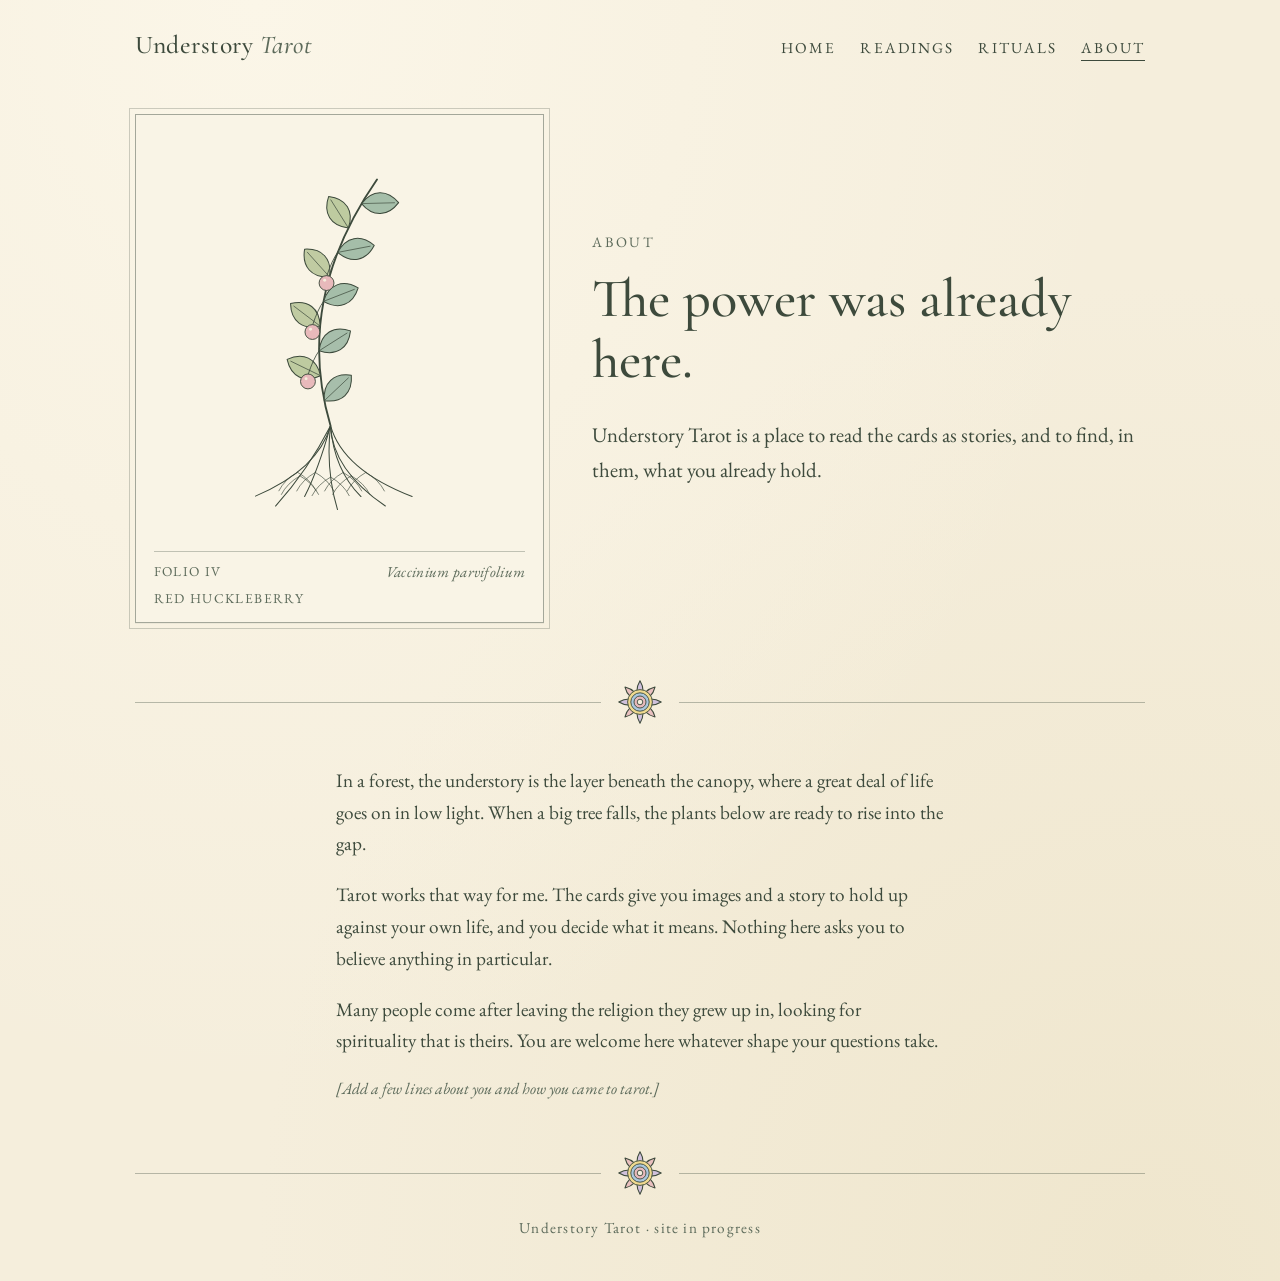
==== about.html @ ad43cd7f "Add files via upload" ====
<!doctype html>
<html lang="en">
<head>
<meta charset="utf-8">
<meta name="viewport" content="width=device-width, initial-scale=1">
<meta name="robots" content="noindex, nofollow"><!-- remove this line at launch -->
<title>About · Understory Tarot</title>
<link rel="preconnect" href="https://fonts.googleapis.com">
<link href="https://fonts.googleapis.com/css2?family=Cormorant+Garamond:ital,wght@0,400;0,500;0,600;1,400&family=EB+Garamond:ital,wght@0,400;0,500;1,400&display=swap" rel="stylesheet">
<link rel="stylesheet" href="styles.css">
</head>
<body>
<header class="site-header">
  <a class="wordmark" href="index.html">Understory <span>Tarot</span></a>
  <nav><a href="index.html">Home</a><a href="readings.html">Readings</a><a href="rituals.html">Rituals</a><a href="about.html" aria-current="page">About</a></nav>
</header>
<main>

<section class="hero hero-flip">
  <figure class="folio"><svg viewBox="0 20 400 440" role="img" aria-label="Sketch of red huckleberry with berries and roots" xmlns="http://www.w3.org/2000/svg"><path d="M190 335 Q150 200 240 70" fill="none" stroke="#3d4a3c" stroke-width="2" stroke-linecap="round"/><g transform="translate(183.3 308.1) rotate(46.6)"><path d="M0 0 C15.0 -12.0 15.0 -28.0 0 -40.0 C-15.0 -28.0 -15.0 -12.0 0 0Z" fill="#9db8a4" fill-opacity="0.9" stroke="#3d4a3c" stroke-width="1.1" stroke-linejoin="round"/><path d="M0 0 L0 -36.0" stroke="#3d4a3c" stroke-width=".7" fill="none"/></g><g transform="translate(179.2 281.2) rotate(-64.0)"><path d="M0 0 C15.0 -12.0 15.0 -28.0 0 -40.0 C-15.0 -28.0 -15.0 -12.0 0 0Z" fill="#b9c79a" fill-opacity="0.9" stroke="#3d4a3c" stroke-width="1.1" stroke-linejoin="round"/><path d="M0 0 L0 -36.0" stroke="#3d4a3c" stroke-width=".7" fill="none"/></g><g transform="translate(177.7 254.4) rotate(57.6)"><path d="M0 0 C15.0 -12.0 15.0 -28.0 0 -40.0 C-15.0 -28.0 -15.0 -12.0 0 0Z" fill="#9db8a4" fill-opacity="0.9" stroke="#3d4a3c" stroke-width="1.1" stroke-linejoin="round"/><path d="M0 0 L0 -36.0" stroke="#3d4a3c" stroke-width=".7" fill="none"/></g><path d="M177.7 254.4 Q171.7 262.4 165.7 280.4" stroke="#3d4a3c" fill="none" stroke-width=".9"/><circle cx="165.7" cy="287.4" r="8" fill="#e8b9bb" stroke="#3d4a3c" stroke-width="1"/><circle cx="163.7" cy="284.4" r="1.6" fill="#f5eedc"/><g transform="translate(178.8 227.8) rotate(-52.8)"><path d="M0 0 C15.0 -12.0 15.0 -28.0 0 -40.0 C-15.0 -28.0 -15.0 -12.0 0 0Z" fill="#b9c79a" fill-opacity="0.9" stroke="#3d4a3c" stroke-width="1.1" stroke-linejoin="round"/><path d="M0 0 L0 -36.0" stroke="#3d4a3c" stroke-width=".7" fill="none"/></g><g transform="translate(182.5 201.2) rotate(68.7)"><path d="M0 0 C15.0 -12.0 15.0 -28.0 0 -40.0 C-15.0 -28.0 -15.0 -12.0 0 0Z" fill="#9db8a4" fill-opacity="0.9" stroke="#3d4a3c" stroke-width="1.1" stroke-linejoin="round"/><path d="M0 0 L0 -36.0" stroke="#3d4a3c" stroke-width=".7" fill="none"/></g><path d="M182.5 201.2 Q176.5 209.2 170.5 227.2" stroke="#3d4a3c" fill="none" stroke-width=".9"/><circle cx="170.5" cy="234.2" r="8" fill="#e8b9bb" stroke="#3d4a3c" stroke-width="1"/><circle cx="168.5" cy="231.2" r="1.6" fill="#f5eedc"/><g transform="translate(188.8 174.8) rotate(-41.9)"><path d="M0 0 C15.0 -12.0 15.0 -28.0 0 -40.0 C-15.0 -28.0 -15.0 -12.0 0 0Z" fill="#b9c79a" fill-opacity="0.9" stroke="#3d4a3c" stroke-width="1.1" stroke-linejoin="round"/><path d="M0 0 L0 -36.0" stroke="#3d4a3c" stroke-width=".7" fill="none"/></g><g transform="translate(197.7 148.5) rotate(79.2)"><path d="M0 0 C15.0 -12.0 15.0 -28.0 0 -40.0 C-15.0 -28.0 -15.0 -12.0 0 0Z" fill="#9db8a4" fill-opacity="0.9" stroke="#3d4a3c" stroke-width="1.1" stroke-linejoin="round"/><path d="M0 0 L0 -36.0" stroke="#3d4a3c" stroke-width=".7" fill="none"/></g><path d="M197.7 148.5 Q191.7 156.5 185.7 174.5" stroke="#3d4a3c" fill="none" stroke-width=".9"/><circle cx="185.7" cy="181.5" r="8" fill="#e8b9bb" stroke="#3d4a3c" stroke-width="1"/><circle cx="183.7" cy="178.5" r="1.6" fill="#f5eedc"/><g transform="translate(209.2 122.2) rotate(-32.0)"><path d="M0 0 C15.0 -12.0 15.0 -28.0 0 -40.0 C-15.0 -28.0 -15.0 -12.0 0 0Z" fill="#b9c79a" fill-opacity="0.9" stroke="#3d4a3c" stroke-width="1.1" stroke-linejoin="round"/><path d="M0 0 L0 -36.0" stroke="#3d4a3c" stroke-width=".7" fill="none"/></g><g transform="translate(223.3 96.0) rotate(88.5)"><path d="M0 0 C15.0 -12.0 15.0 -28.0 0 -40.0 C-15.0 -28.0 -15.0 -12.0 0 0Z" fill="#9db8a4" fill-opacity="0.9" stroke="#3d4a3c" stroke-width="1.1" stroke-linejoin="round"/><path d="M0 0 L0 -36.0" stroke="#3d4a3c" stroke-width=".7" fill="none"/></g><path d="M190.0 335.0 Q176.5 382.5 109.2 410.8" fill="none" stroke="#3d4a3c" stroke-width="1.1" stroke-linecap="round"/><path d="M154.4 385.1 q-14.0 8.0 -20.0 20.0" fill="none" stroke="#3d4a3c" stroke-width=".7" stroke-linecap="round"/><path d="M154.4 385.1 q14.0 8.0 20.0 20.0" fill="none" stroke="#3d4a3c" stroke-width=".7" stroke-linecap="round"/><path d="M190.0 335.0 Q165.9 382.5 130.8 421.5" fill="none" stroke="#3d4a3c" stroke-width="1.1" stroke-linecap="round"/><path d="M157.1 389.0 q-14.0 8.0 -20.0 20.0" fill="none" stroke="#3d4a3c" stroke-width=".7" stroke-linecap="round"/><path d="M157.1 389.0 q14.0 8.0 20.0 20.0" fill="none" stroke="#3d4a3c" stroke-width=".7" stroke-linecap="round"/><path d="M190.0 335.0 Q176.9 382.5 162.1 411.3" fill="none" stroke="#3d4a3c" stroke-width="1.1" stroke-linecap="round"/><path d="M173.6 385.3 q-14.0 8.0 -20.0 20.0" fill="none" stroke="#3d4a3c" stroke-width=".7" stroke-linecap="round"/><path d="M173.6 385.3 q14.0 8.0 20.0 20.0" fill="none" stroke="#3d4a3c" stroke-width=".7" stroke-linecap="round"/><path d="M190.0 335.0 Q184.5 382.5 197.5 425.3" fill="none" stroke="#3d4a3c" stroke-width="1.1" stroke-linecap="round"/><path d="M190.1 390.3 q-14.0 8.0 -20.0 20.0" fill="none" stroke="#3d4a3c" stroke-width=".7" stroke-linecap="round"/><path d="M190.1 390.3 q14.0 8.0 20.0 20.0" fill="none" stroke="#3d4a3c" stroke-width=".7" stroke-linecap="round"/><path d="M190.0 335.0 Q193.7 382.5 222.8 411.3" fill="none" stroke="#3d4a3c" stroke-width="1.1" stroke-linecap="round"/><path d="M203.6 385.3 q-14.0 8.0 -20.0 20.0" fill="none" stroke="#3d4a3c" stroke-width=".7" stroke-linecap="round"/><path d="M203.6 385.3 q14.0 8.0 20.0 20.0" fill="none" stroke="#3d4a3c" stroke-width=".7" stroke-linecap="round"/><path d="M190.0 335.0 Q192.1 382.5 249.0 421.5" fill="none" stroke="#3d4a3c" stroke-width="1.1" stroke-linecap="round"/><path d="M212.3 388.9 q-14.0 8.0 -20.0 20.0" fill="none" stroke="#3d4a3c" stroke-width=".7" stroke-linecap="round"/><path d="M212.3 388.9 q14.0 8.0 20.0 20.0" fill="none" stroke="#3d4a3c" stroke-width=".7" stroke-linecap="round"/><path d="M190.0 335.0 Q203.2 382.5 277.8 411.3" fill="none" stroke="#3d4a3c" stroke-width="1.1" stroke-linecap="round"/><path d="M228.0 385.3 q-14.0 8.0 -20.0 20.0" fill="none" stroke="#3d4a3c" stroke-width=".7" stroke-linecap="round"/><path d="M228.0 385.3 q14.0 8.0 20.0 20.0" fill="none" stroke="#3d4a3c" stroke-width=".7" stroke-linecap="round"/></svg><figcaption><span class="num">Folio IV</span><span class="latin">Vaccinium parvifolium</span><span class="common">Red huckleberry</span></figcaption></figure>
  <div class="hero-text">
    <p class="eyebrow">About</p>
    <h1>The power was already here.</h1>
    <!-- DRAFT COPY: edit freely. Replace or add your own story and name. -->
    <p class="lead">Understory Tarot is a place to read the cards as stories, and to find, in them, what you already hold.</p>
  </div>
</section>
<div class="divider" aria-hidden="true"><span class="line"></span><span class="mark"><svg viewBox="0 0 46 46" role="img" aria-label="Concentric circle and petal motif" xmlns="http://www.w3.org/2000/svg"><g transform="translate(23.0 23.0) rotate(0.0)"><path d="M0 0 C4.1 -6.3 4.1 -14.8 0 -21.2 C-4.1 -14.8 -4.1 -6.3 0 0Z" fill="#c9b9dc" fill-opacity="0.85" stroke="#3d4a3c" stroke-width="1.1" stroke-linejoin="round"/></g><g transform="translate(23.0 23.0) rotate(45.0)"><path d="M0 0 C4.1 -6.3 4.1 -14.8 0 -21.2 C-4.1 -14.8 -4.1 -6.3 0 0Z" fill="#e8b9bb" fill-opacity="0.85" stroke="#3d4a3c" stroke-width="1.1" stroke-linejoin="round"/></g><g transform="translate(23.0 23.0) rotate(90.0)"><path d="M0 0 C4.1 -6.3 4.1 -14.8 0 -21.2 C-4.1 -14.8 -4.1 -6.3 0 0Z" fill="#c9b9dc" fill-opacity="0.85" stroke="#3d4a3c" stroke-width="1.1" stroke-linejoin="round"/></g><g transform="translate(23.0 23.0) rotate(135.0)"><path d="M0 0 C4.1 -6.3 4.1 -14.8 0 -21.2 C-4.1 -14.8 -4.1 -6.3 0 0Z" fill="#e8b9bb" fill-opacity="0.85" stroke="#3d4a3c" stroke-width="1.1" stroke-linejoin="round"/></g><g transform="translate(23.0 23.0) rotate(180.0)"><path d="M0 0 C4.1 -6.3 4.1 -14.8 0 -21.2 C-4.1 -14.8 -4.1 -6.3 0 0Z" fill="#c9b9dc" fill-opacity="0.85" stroke="#3d4a3c" stroke-width="1.1" stroke-linejoin="round"/></g><g transform="translate(23.0 23.0) rotate(225.0)"><path d="M0 0 C4.1 -6.3 4.1 -14.8 0 -21.2 C-4.1 -14.8 -4.1 -6.3 0 0Z" fill="#e8b9bb" fill-opacity="0.85" stroke="#3d4a3c" stroke-width="1.1" stroke-linejoin="round"/></g><g transform="translate(23.0 23.0) rotate(270.0)"><path d="M0 0 C4.1 -6.3 4.1 -14.8 0 -21.2 C-4.1 -14.8 -4.1 -6.3 0 0Z" fill="#c9b9dc" fill-opacity="0.85" stroke="#3d4a3c" stroke-width="1.1" stroke-linejoin="round"/></g><g transform="translate(23.0 23.0) rotate(315.0)"><path d="M0 0 C4.1 -6.3 4.1 -14.8 0 -21.2 C-4.1 -14.8 -4.1 -6.3 0 0Z" fill="#e8b9bb" fill-opacity="0.85" stroke="#3d4a3c" stroke-width="1.1" stroke-linejoin="round"/></g><circle cx="23.0" cy="23.0" r="12.4" fill="#efd98f" stroke="#3d4a3c" stroke-width=".9"/><circle cx="23.0" cy="23.0" r="9.2" fill="#aac6dc" stroke="#3d4a3c" stroke-width=".9"/><circle cx="23.0" cy="23.0" r="6.0" fill="#e8b9bb" stroke="#3d4a3c" stroke-width=".9"/><circle cx="23.0" cy="23.0" r="2.8" fill="#f5eedc" stroke="#3d4a3c" stroke-width=".9"/></svg></span><span class="line"></span></div>
<section class="prose">
  <p>In a forest, the understory is the layer beneath the canopy, where a great deal of life goes on in low light. When a big tree falls, the plants below are ready to rise into the gap.</p>
  <p>Tarot works that way for me. The cards give you images and a story to hold up against your own life, and you decide what it means. Nothing here asks you to believe anything in particular.</p>
  <p>Many people come after leaving the religion they grew up in, looking for spirituality that is theirs. You are welcome here whatever shape your questions take.</p>
  <p class="note">[Add a few lines about you and how you came to tarot.]</p>
</section>

</main>
<footer class="site-footer">
  <div class="divider" aria-hidden="true"><span class="line"></span><span class="mark"><svg viewBox="0 0 46 46" role="img" aria-label="Concentric circle and petal motif" xmlns="http://www.w3.org/2000/svg"><g transform="translate(23.0 23.0) rotate(0.0)"><path d="M0 0 C4.1 -6.3 4.1 -14.8 0 -21.2 C-4.1 -14.8 -4.1 -6.3 0 0Z" fill="#c9b9dc" fill-opacity="0.85" stroke="#3d4a3c" stroke-width="1.1" stroke-linejoin="round"/></g><g transform="translate(23.0 23.0) rotate(45.0)"><path d="M0 0 C4.1 -6.3 4.1 -14.8 0 -21.2 C-4.1 -14.8 -4.1 -6.3 0 0Z" fill="#e8b9bb" fill-opacity="0.85" stroke="#3d4a3c" stroke-width="1.1" stroke-linejoin="round"/></g><g transform="translate(23.0 23.0) rotate(90.0)"><path d="M0 0 C4.1 -6.3 4.1 -14.8 0 -21.2 C-4.1 -14.8 -4.1 -6.3 0 0Z" fill="#c9b9dc" fill-opacity="0.85" stroke="#3d4a3c" stroke-width="1.1" stroke-linejoin="round"/></g><g transform="translate(23.0 23.0) rotate(135.0)"><path d="M0 0 C4.1 -6.3 4.1 -14.8 0 -21.2 C-4.1 -14.8 -4.1 -6.3 0 0Z" fill="#e8b9bb" fill-opacity="0.85" stroke="#3d4a3c" stroke-width="1.1" stroke-linejoin="round"/></g><g transform="translate(23.0 23.0) rotate(180.0)"><path d="M0 0 C4.1 -6.3 4.1 -14.8 0 -21.2 C-4.1 -14.8 -4.1 -6.3 0 0Z" fill="#c9b9dc" fill-opacity="0.85" stroke="#3d4a3c" stroke-width="1.1" stroke-linejoin="round"/></g><g transform="translate(23.0 23.0) rotate(225.0)"><path d="M0 0 C4.1 -6.3 4.1 -14.8 0 -21.2 C-4.1 -14.8 -4.1 -6.3 0 0Z" fill="#e8b9bb" fill-opacity="0.85" stroke="#3d4a3c" stroke-width="1.1" stroke-linejoin="round"/></g><g transform="translate(23.0 23.0) rotate(270.0)"><path d="M0 0 C4.1 -6.3 4.1 -14.8 0 -21.2 C-4.1 -14.8 -4.1 -6.3 0 0Z" fill="#c9b9dc" fill-opacity="0.85" stroke="#3d4a3c" stroke-width="1.1" stroke-linejoin="round"/></g><g transform="translate(23.0 23.0) rotate(315.0)"><path d="M0 0 C4.1 -6.3 4.1 -14.8 0 -21.2 C-4.1 -14.8 -4.1 -6.3 0 0Z" fill="#e8b9bb" fill-opacity="0.85" stroke="#3d4a3c" stroke-width="1.1" stroke-linejoin="round"/></g><circle cx="23.0" cy="23.0" r="12.4" fill="#efd98f" stroke="#3d4a3c" stroke-width=".9"/><circle cx="23.0" cy="23.0" r="9.2" fill="#aac6dc" stroke="#3d4a3c" stroke-width=".9"/><circle cx="23.0" cy="23.0" r="6.0" fill="#e8b9bb" stroke="#3d4a3c" stroke-width=".9"/><circle cx="23.0" cy="23.0" r="2.8" fill="#f5eedc" stroke="#3d4a3c" stroke-width=".9"/></svg></span><span class="line"></span></div>
  <p>Understory Tarot &middot; site in progress</p>
</footer>
</body>
</html>
---- styles.css ----
:root {
  --cream: #f5eedc;
  --paper: #f9f4e6;
  --ink: #3d4a3c;
  --ink-soft: #5d6b5b;
  --verd: #9db8a4;
  --rose: #e8b9bb;
  --yel: #efd98f;
  --lil: #c9b9dc;
  --rust: #b8693f;
}
* { box-sizing: border-box; }
html { -webkit-text-size-adjust: 100%; }
body {
  margin: 0;
  background: var(--cream);
  background-image: radial-gradient(ellipse at 20% 0%, #fbf6e8 0%, transparent 60%),
                    radial-gradient(ellipse at 90% 100%, #efe6cd 0%, transparent 55%);
  color: var(--ink);
  font-family: "EB Garamond", Georgia, serif;
  font-size: 1.2rem;
  line-height: 1.65;
}
h1, h2 { font-family: "Cormorant Garamond", Georgia, serif; font-weight: 500; line-height: 1.12; margin: 0 0 .5em; }
h1 { font-size: clamp(2.2rem, 5vw, 3.4rem); }
h2 { font-size: 1.7rem; }
a { color: inherit; }
.site-header {
  display: flex; flex-wrap: wrap; align-items: baseline; justify-content: space-between;
  gap: .75rem 2rem; max-width: 1050px; margin: 0 auto; padding: 1.5rem 1.25rem 0;
}
.wordmark {
  font-family: "Cormorant Garamond", Georgia, serif; font-size: 1.6rem; font-weight: 500;
  text-decoration: none; letter-spacing: .02em;
}
.wordmark span { font-style: italic; color: var(--ink-soft); }
nav a {
  text-decoration: none; margin-left: 1.5rem; font-size: .95rem; letter-spacing: .14em;
  text-transform: uppercase; padding-bottom: 2px; border-bottom: 1px solid transparent;
}
nav a:hover, nav a[aria-current] { border-bottom-color: var(--ink); }
main { max-width: 1050px; margin: 0 auto; padding: 0 1.25rem; }
.hero {
  display: grid; grid-template-columns: 1.15fr .85fr; gap: 3rem; align-items: center;
  padding: 3rem 0 1rem;
}
.hero-flip { grid-template-columns: .85fr 1.15fr; }
.eyebrow { font-size: .9rem; letter-spacing: .2em; text-transform: uppercase; color: var(--ink-soft); margin: 0 0 1rem; }
.lead { font-size: 1.3rem; max-width: 34rem; }
.button {
  display: inline-block; padding: .7rem 1.6rem; border: 1px solid var(--ink);
  text-decoration: none; letter-spacing: .12em; text-transform: uppercase; font-size: .9rem;
  background: transparent; transition: background .2s;
}
.button:hover, .button:focus-visible { background: var(--yel); }
.soon, .tag {
  display: inline-block; font-size: .85rem; letter-spacing: .18em; text-transform: uppercase;
  color: var(--ink-soft); border: 1px dashed var(--ink-soft); padding: .25rem .8rem; margin: .5rem 0 0;
}
.folio {
  margin: 0; padding: 1.1rem 1.1rem .8rem; background: var(--paper);
  border: 1px solid rgba(61,74,60,.45); outline: 1px solid rgba(61,74,60,.25); outline-offset: 5px;
  box-shadow: 0 1px 0 rgba(61,74,60,.06);
}
.folio svg { display: block; width: 100%; height: auto; }
.folio figcaption {
  display: flex; flex-wrap: wrap; justify-content: space-between; gap: .1rem .8rem;
  margin-top: .6rem; padding-top: .5rem; border-top: 1px solid rgba(61,74,60,.3);
  font-size: .85rem; letter-spacing: .1em; text-transform: uppercase; color: var(--ink-soft);
}
.folio .latin { font-style: italic; text-transform: none; letter-spacing: .02em; font-size: .95rem; }
.divider { display: flex; align-items: center; gap: 1rem; margin: 2.5rem 0; }
.divider .line { flex: 1; height: 1px; background: rgba(61,74,60,.35); }
.divider .mark svg { display: block; width: 46px; height: 46px; }
.trio { display: grid; grid-template-columns: repeat(3, 1fr); gap: 1.5rem; }
.duo { grid-template-columns: repeat(2, 1fr); max-width: 700px; margin: 0 auto; }
.card {
  display: block; text-decoration: none; padding: 1.6rem 1.4rem 1.4rem; background: var(--paper);
  border: 1px solid rgba(61,74,60,.4); text-align: center; transition: transform .2s, border-color .2s;
}
a.card:hover, a.card:focus-visible { transform: translateY(-3px); border-color: var(--ink); }
.card-mark svg { width: 84px; height: 84px; margin-bottom: .6rem; }
.card p { margin: 0; color: var(--ink-soft); font-size: 1.1rem; }
.card.ghost { opacity: .85; border-style: dashed; }
.card.ghost .tag { margin-top: .3rem; }
.offerings { display: grid; grid-template-columns: repeat(2, 1fr); gap: 1.5rem; }
.offer { padding: 1.5rem; background: var(--paper); border: 1px solid rgba(61,74,60,.4); }
.offer .meta { color: var(--ink-soft); letter-spacing: .08em; margin: 0 0 .6rem; }
.book { text-align: center; margin: 2.5rem 0 1rem; }
.note { color: var(--ink-soft); font-style: italic; font-size: 1rem; }
.prose { max-width: 38rem; margin: 0 auto 3rem; }
.prose h2 { margin-top: 1.5rem; }
.site-footer { max-width: 1050px; margin: 3rem auto 0; padding: 0 1.25rem 2.5rem; text-align: center; color: var(--ink-soft); font-size: .95rem; letter-spacing: .08em; }
.site-footer .divider { margin: 0 0 1.2rem; }
.site-footer p { margin: 0; }
@media (max-width: 760px) {
  .hero, .hero-flip { grid-template-columns: 1fr; gap: 2rem; padding-top: 2rem; }
  .hero-flip .folio { order: 2; }
  .trio, .duo, .offerings { grid-template-columns: 1fr; }
  .folio { max-width: 380px; margin: 0 auto; }
  nav a { margin: 0 1rem 0 0; }
}
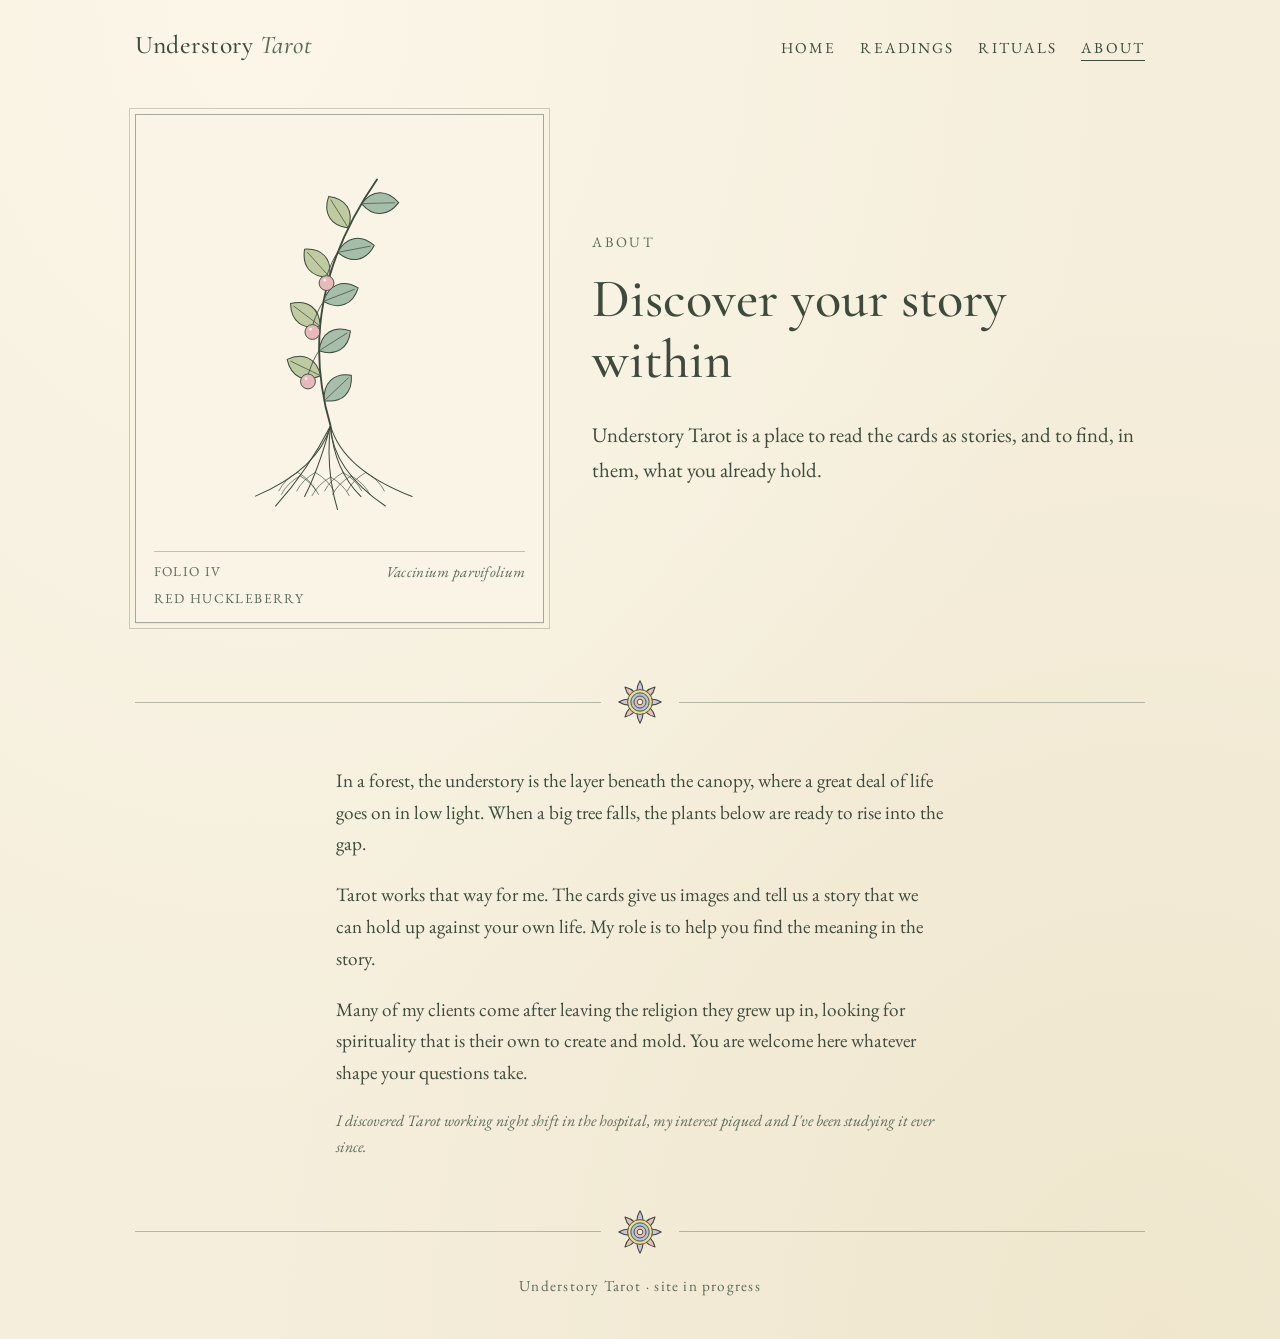
==== commit a8a9ec3f: "Revise content and narrative in about.html Updated the content in about.html to reflect a new narrat" ====
--- a/about.html
+++ b/about.html
@@ -20,7 +20,7 @@
   <figure class="folio"><svg viewBox="0 20 400 440" role="img" aria-label="Sketch of red huckleberry with berries and roots" xmlns="http://www.w3.org/2000/svg"><path d="M190 335 Q150 200 240 70" fill="none" stroke="#3d4a3c" stroke-width="2" stroke-linecap="round"/><g transform="translate(183.3 308.1) rotate(46.6)"><path d="M0 0 C15.0 -12.0 15.0 -28.0 0 -40.0 C-15.0 -28.0 -15.0 -12.0 0 0Z" fill="#9db8a4" fill-opacity="0.9" stroke="#3d4a3c" stroke-width="1.1" stroke-linejoin="round"/><path d="M0 0 L0 -36.0" stroke="#3d4a3c" stroke-width=".7" fill="none"/></g><g transform="translate(179.2 281.2) rotate(-64.0)"><path d="M0 0 C15.0 -12.0 15.0 -28.0 0 -40.0 C-15.0 -28.0 -15.0 -12.0 0 0Z" fill="#b9c79a" fill-opacity="0.9" stroke="#3d4a3c" stroke-width="1.1" stroke-linejoin="round"/><path d="M0 0 L0 -36.0" stroke="#3d4a3c" stroke-width=".7" fill="none"/></g><g transform="translate(177.7 254.4) rotate(57.6)"><path d="M0 0 C15.0 -12.0 15.0 -28.0 0 -40.0 C-15.0 -28.0 -15.0 -12.0 0 0Z" fill="#9db8a4" fill-opacity="0.9" stroke="#3d4a3c" stroke-width="1.1" stroke-linejoin="round"/><path d="M0 0 L0 -36.0" stroke="#3d4a3c" stroke-width=".7" fill="none"/></g><path d="M177.7 254.4 Q171.7 262.4 165.7 280.4" stroke="#3d4a3c" fill="none" stroke-width=".9"/><circle cx="165.7" cy="287.4" r="8" fill="#e8b9bb" stroke="#3d4a3c" stroke-width="1"/><circle cx="163.7" cy="284.4" r="1.6" fill="#f5eedc"/><g transform="translate(178.8 227.8) rotate(-52.8)"><path d="M0 0 C15.0 -12.0 15.0 -28.0 0 -40.0 C-15.0 -28.0 -15.0 -12.0 0 0Z" fill="#b9c79a" fill-opacity="0.9" stroke="#3d4a3c" stroke-width="1.1" stroke-linejoin="round"/><path d="M0 0 L0 -36.0" stroke="#3d4a3c" stroke-width=".7" fill="none"/></g><g transform="translate(182.5 201.2) rotate(68.7)"><path d="M0 0 C15.0 -12.0 15.0 -28.0 0 -40.0 C-15.0 -28.0 -15.0 -12.0 0 0Z" fill="#9db8a4" fill-opacity="0.9" stroke="#3d4a3c" stroke-width="1.1" stroke-linejoin="round"/><path d="M0 0 L0 -36.0" stroke="#3d4a3c" stroke-width=".7" fill="none"/></g><path d="M182.5 201.2 Q176.5 209.2 170.5 227.2" stroke="#3d4a3c" fill="none" stroke-width=".9"/><circle cx="170.5" cy="234.2" r="8" fill="#e8b9bb" stroke="#3d4a3c" stroke-width="1"/><circle cx="168.5" cy="231.2" r="1.6" fill="#f5eedc"/><g transform="translate(188.8 174.8) rotate(-41.9)"><path d="M0 0 C15.0 -12.0 15.0 -28.0 0 -40.0 C-15.0 -28.0 -15.0 -12.0 0 0Z" fill="#b9c79a" fill-opacity="0.9" stroke="#3d4a3c" stroke-width="1.1" stroke-linejoin="round"/><path d="M0 0 L0 -36.0" stroke="#3d4a3c" stroke-width=".7" fill="none"/></g><g transform="translate(197.7 148.5) rotate(79.2)"><path d="M0 0 C15.0 -12.0 15.0 -28.0 0 -40.0 C-15.0 -28.0 -15.0 -12.0 0 0Z" fill="#9db8a4" fill-opacity="0.9" stroke="#3d4a3c" stroke-width="1.1" stroke-linejoin="round"/><path d="M0 0 L0 -36.0" stroke="#3d4a3c" stroke-width=".7" fill="none"/></g><path d="M197.7 148.5 Q191.7 156.5 185.7 174.5" stroke="#3d4a3c" fill="none" stroke-width=".9"/><circle cx="185.7" cy="181.5" r="8" fill="#e8b9bb" stroke="#3d4a3c" stroke-width="1"/><circle cx="183.7" cy="178.5" r="1.6" fill="#f5eedc"/><g transform="translate(209.2 122.2) rotate(-32.0)"><path d="M0 0 C15.0 -12.0 15.0 -28.0 0 -40.0 C-15.0 -28.0 -15.0 -12.0 0 0Z" fill="#b9c79a" fill-opacity="0.9" stroke="#3d4a3c" stroke-width="1.1" stroke-linejoin="round"/><path d="M0 0 L0 -36.0" stroke="#3d4a3c" stroke-width=".7" fill="none"/></g><g transform="translate(223.3 96.0) rotate(88.5)"><path d="M0 0 C15.0 -12.0 15.0 -28.0 0 -40.0 C-15.0 -28.0 -15.0 -12.0 0 0Z" fill="#9db8a4" fill-opacity="0.9" stroke="#3d4a3c" stroke-width="1.1" stroke-linejoin="round"/><path d="M0 0 L0 -36.0" stroke="#3d4a3c" stroke-width=".7" fill="none"/></g><path d="M190.0 335.0 Q176.5 382.5 109.2 410.8" fill="none" stroke="#3d4a3c" stroke-width="1.1" stroke-linecap="round"/><path d="M154.4 385.1 q-14.0 8.0 -20.0 20.0" fill="none" stroke="#3d4a3c" stroke-width=".7" stroke-linecap="round"/><path d="M154.4 385.1 q14.0 8.0 20.0 20.0" fill="none" stroke="#3d4a3c" stroke-width=".7" stroke-linecap="round"/><path d="M190.0 335.0 Q165.9 382.5 130.8 421.5" fill="none" stroke="#3d4a3c" stroke-width="1.1" stroke-linecap="round"/><path d="M157.1 389.0 q-14.0 8.0 -20.0 20.0" fill="none" stroke="#3d4a3c" stroke-width=".7" stroke-linecap="round"/><path d="M157.1 389.0 q14.0 8.0 20.0 20.0" fill="none" stroke="#3d4a3c" stroke-width=".7" stroke-linecap="round"/><path d="M190.0 335.0 Q176.9 382.5 162.1 411.3" fill="none" stroke="#3d4a3c" stroke-width="1.1" stroke-linecap="round"/><path d="M173.6 385.3 q-14.0 8.0 -20.0 20.0" fill="none" stroke="#3d4a3c" stroke-width=".7" stroke-linecap="round"/><path d="M173.6 385.3 q14.0 8.0 20.0 20.0" fill="none" stroke="#3d4a3c" stroke-width=".7" stroke-linecap="round"/><path d="M190.0 335.0 Q184.5 382.5 197.5 425.3" fill="none" stroke="#3d4a3c" stroke-width="1.1" stroke-linecap="round"/><path d="M190.1 390.3 q-14.0 8.0 -20.0 20.0" fill="none" stroke="#3d4a3c" stroke-width=".7" stroke-linecap="round"/><path d="M190.1 390.3 q14.0 8.0 20.0 20.0" fill="none" stroke="#3d4a3c" stroke-width=".7" stroke-linecap="round"/><path d="M190.0 335.0 Q193.7 382.5 222.8 411.3" fill="none" stroke="#3d4a3c" stroke-width="1.1" stroke-linecap="round"/><path d="M203.6 385.3 q-14.0 8.0 -20.0 20.0" fill="none" stroke="#3d4a3c" stroke-width=".7" stroke-linecap="round"/><path d="M203.6 385.3 q14.0 8.0 20.0 20.0" fill="none" stroke="#3d4a3c" stroke-width=".7" stroke-linecap="round"/><path d="M190.0 335.0 Q192.1 382.5 249.0 421.5" fill="none" stroke="#3d4a3c" stroke-width="1.1" stroke-linecap="round"/><path d="M212.3 388.9 q-14.0 8.0 -20.0 20.0" fill="none" stroke="#3d4a3c" stroke-width=".7" stroke-linecap="round"/><path d="M212.3 388.9 q14.0 8.0 20.0 20.0" fill="none" stroke="#3d4a3c" stroke-width=".7" stroke-linecap="round"/><path d="M190.0 335.0 Q203.2 382.5 277.8 411.3" fill="none" stroke="#3d4a3c" stroke-width="1.1" stroke-linecap="round"/><path d="M228.0 385.3 q-14.0 8.0 -20.0 20.0" fill="none" stroke="#3d4a3c" stroke-width=".7" stroke-linecap="round"/><path d="M228.0 385.3 q14.0 8.0 20.0 20.0" fill="none" stroke="#3d4a3c" stroke-width=".7" stroke-linecap="round"/></svg><figcaption><span class="num">Folio IV</span><span class="latin">Vaccinium parvifolium</span><span class="common">Red huckleberry</span></figcaption></figure>
   <div class="hero-text">
     <p class="eyebrow">About</p>
-    <h1>The power was already here.</h1>
+    <h1>Discover your story within</h1>
     <!-- DRAFT COPY: edit freely. Replace or add your own story and name. -->
     <p class="lead">Understory Tarot is a place to read the cards as stories, and to find, in them, what you already hold.</p>
   </div>
@@ -28,9 +28,9 @@
 <div class="divider" aria-hidden="true"><span class="line"></span><span class="mark"><svg viewBox="0 0 46 46" role="img" aria-label="Concentric circle and petal motif" xmlns="http://www.w3.org/2000/svg"><g transform="translate(23.0 23.0) rotate(0.0)"><path d="M0 0 C4.1 -6.3 4.1 -14.8 0 -21.2 C-4.1 -14.8 -4.1 -6.3 0 0Z" fill="#c9b9dc" fill-opacity="0.85" stroke="#3d4a3c" stroke-width="1.1" stroke-linejoin="round"/></g><g transform="translate(23.0 23.0) rotate(45.0)"><path d="M0 0 C4.1 -6.3 4.1 -14.8 0 -21.2 C-4.1 -14.8 -4.1 -6.3 0 0Z" fill="#e8b9bb" fill-opacity="0.85" stroke="#3d4a3c" stroke-width="1.1" stroke-linejoin="round"/></g><g transform="translate(23.0 23.0) rotate(90.0)"><path d="M0 0 C4.1 -6.3 4.1 -14.8 0 -21.2 C-4.1 -14.8 -4.1 -6.3 0 0Z" fill="#c9b9dc" fill-opacity="0.85" stroke="#3d4a3c" stroke-width="1.1" stroke-linejoin="round"/></g><g transform="translate(23.0 23.0) rotate(135.0)"><path d="M0 0 C4.1 -6.3 4.1 -14.8 0 -21.2 C-4.1 -14.8 -4.1 -6.3 0 0Z" fill="#e8b9bb" fill-opacity="0.85" stroke="#3d4a3c" stroke-width="1.1" stroke-linejoin="round"/></g><g transform="translate(23.0 23.0) rotate(180.0)"><path d="M0 0 C4.1 -6.3 4.1 -14.8 0 -21.2 C-4.1 -14.8 -4.1 -6.3 0 0Z" fill="#c9b9dc" fill-opacity="0.85" stroke="#3d4a3c" stroke-width="1.1" stroke-linejoin="round"/></g><g transform="translate(23.0 23.0) rotate(225.0)"><path d="M0 0 C4.1 -6.3 4.1 -14.8 0 -21.2 C-4.1 -14.8 -4.1 -6.3 0 0Z" fill="#e8b9bb" fill-opacity="0.85" stroke="#3d4a3c" stroke-width="1.1" stroke-linejoin="round"/></g><g transform="translate(23.0 23.0) rotate(270.0)"><path d="M0 0 C4.1 -6.3 4.1 -14.8 0 -21.2 C-4.1 -14.8 -4.1 -6.3 0 0Z" fill="#c9b9dc" fill-opacity="0.85" stroke="#3d4a3c" stroke-width="1.1" stroke-linejoin="round"/></g><g transform="translate(23.0 23.0) rotate(315.0)"><path d="M0 0 C4.1 -6.3 4.1 -14.8 0 -21.2 C-4.1 -14.8 -4.1 -6.3 0 0Z" fill="#e8b9bb" fill-opacity="0.85" stroke="#3d4a3c" stroke-width="1.1" stroke-linejoin="round"/></g><circle cx="23.0" cy="23.0" r="12.4" fill="#efd98f" stroke="#3d4a3c" stroke-width=".9"/><circle cx="23.0" cy="23.0" r="9.2" fill="#aac6dc" stroke="#3d4a3c" stroke-width=".9"/><circle cx="23.0" cy="23.0" r="6.0" fill="#e8b9bb" stroke="#3d4a3c" stroke-width=".9"/><circle cx="23.0" cy="23.0" r="2.8" fill="#f5eedc" stroke="#3d4a3c" stroke-width=".9"/></svg></span><span class="line"></span></div>
 <section class="prose">
   <p>In a forest, the understory is the layer beneath the canopy, where a great deal of life goes on in low light. When a big tree falls, the plants below are ready to rise into the gap.</p>
-  <p>Tarot works that way for me. The cards give you images and a story to hold up against your own life, and you decide what it means. Nothing here asks you to believe anything in particular.</p>
-  <p>Many people come after leaving the religion they grew up in, looking for spirituality that is theirs. You are welcome here whatever shape your questions take.</p>
-  <p class="note">[Add a few lines about you and how you came to tarot.]</p>
+  <p>Tarot works that way for me. The cards give us images and tell us a story that we can hold up against your own life. My role is to help you find the meaning in the story. </p>
+  <p>Many of my clients come after leaving the religion they grew up in, looking for spirituality that is their own to create and mold. You are welcome here whatever shape your questions take.</p>
+  <p class="note">I discovered Tarot working night shift in the hospital, my interest piqued and I've been studying it ever since.</p>
 </section>
 
 </main>
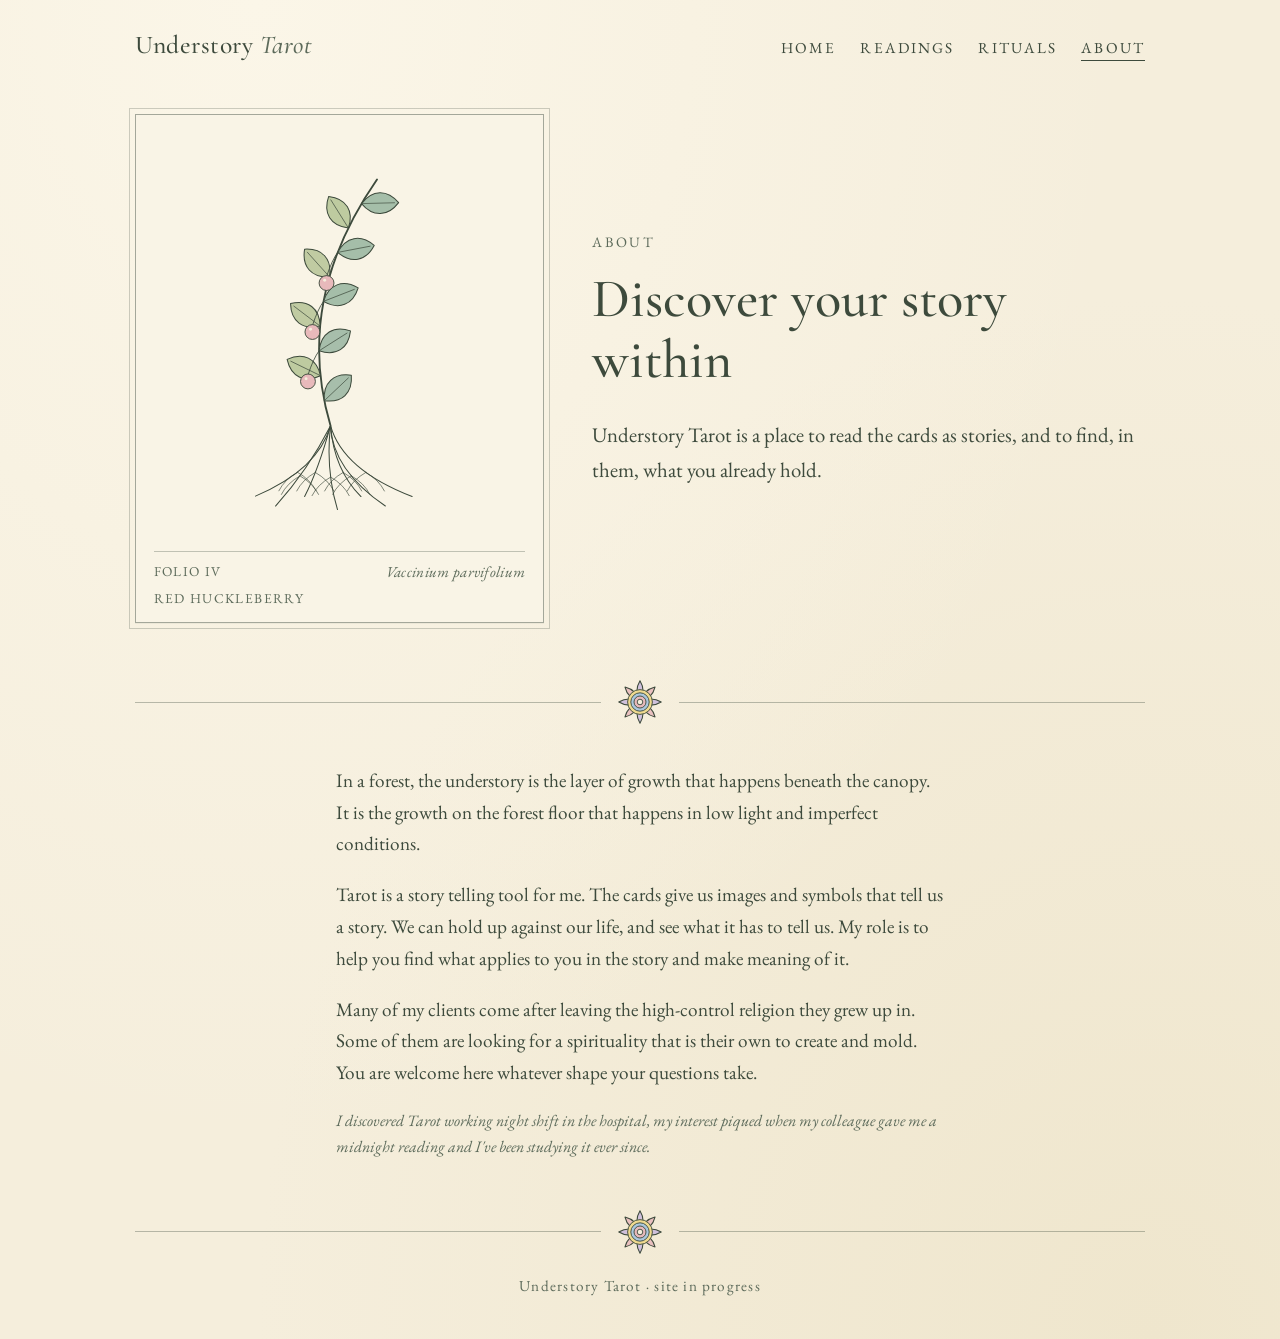
==== commit 669e83ea: "Revise text in about.html for clarity and detail Updated paragraphs to clarify the meaning of the un" ====
--- a/about.html
+++ b/about.html
@@ -27,10 +27,10 @@
 </section>
 <div class="divider" aria-hidden="true"><span class="line"></span><span class="mark"><svg viewBox="0 0 46 46" role="img" aria-label="Concentric circle and petal motif" xmlns="http://www.w3.org/2000/svg"><g transform="translate(23.0 23.0) rotate(0.0)"><path d="M0 0 C4.1 -6.3 4.1 -14.8 0 -21.2 C-4.1 -14.8 -4.1 -6.3 0 0Z" fill="#c9b9dc" fill-opacity="0.85" stroke="#3d4a3c" stroke-width="1.1" stroke-linejoin="round"/></g><g transform="translate(23.0 23.0) rotate(45.0)"><path d="M0 0 C4.1 -6.3 4.1 -14.8 0 -21.2 C-4.1 -14.8 -4.1 -6.3 0 0Z" fill="#e8b9bb" fill-opacity="0.85" stroke="#3d4a3c" stroke-width="1.1" stroke-linejoin="round"/></g><g transform="translate(23.0 23.0) rotate(90.0)"><path d="M0 0 C4.1 -6.3 4.1 -14.8 0 -21.2 C-4.1 -14.8 -4.1 -6.3 0 0Z" fill="#c9b9dc" fill-opacity="0.85" stroke="#3d4a3c" stroke-width="1.1" stroke-linejoin="round"/></g><g transform="translate(23.0 23.0) rotate(135.0)"><path d="M0 0 C4.1 -6.3 4.1 -14.8 0 -21.2 C-4.1 -14.8 -4.1 -6.3 0 0Z" fill="#e8b9bb" fill-opacity="0.85" stroke="#3d4a3c" stroke-width="1.1" stroke-linejoin="round"/></g><g transform="translate(23.0 23.0) rotate(180.0)"><path d="M0 0 C4.1 -6.3 4.1 -14.8 0 -21.2 C-4.1 -14.8 -4.1 -6.3 0 0Z" fill="#c9b9dc" fill-opacity="0.85" stroke="#3d4a3c" stroke-width="1.1" stroke-linejoin="round"/></g><g transform="translate(23.0 23.0) rotate(225.0)"><path d="M0 0 C4.1 -6.3 4.1 -14.8 0 -21.2 C-4.1 -14.8 -4.1 -6.3 0 0Z" fill="#e8b9bb" fill-opacity="0.85" stroke="#3d4a3c" stroke-width="1.1" stroke-linejoin="round"/></g><g transform="translate(23.0 23.0) rotate(270.0)"><path d="M0 0 C4.1 -6.3 4.1 -14.8 0 -21.2 C-4.1 -14.8 -4.1 -6.3 0 0Z" fill="#c9b9dc" fill-opacity="0.85" stroke="#3d4a3c" stroke-width="1.1" stroke-linejoin="round"/></g><g transform="translate(23.0 23.0) rotate(315.0)"><path d="M0 0 C4.1 -6.3 4.1 -14.8 0 -21.2 C-4.1 -14.8 -4.1 -6.3 0 0Z" fill="#e8b9bb" fill-opacity="0.85" stroke="#3d4a3c" stroke-width="1.1" stroke-linejoin="round"/></g><circle cx="23.0" cy="23.0" r="12.4" fill="#efd98f" stroke="#3d4a3c" stroke-width=".9"/><circle cx="23.0" cy="23.0" r="9.2" fill="#aac6dc" stroke="#3d4a3c" stroke-width=".9"/><circle cx="23.0" cy="23.0" r="6.0" fill="#e8b9bb" stroke="#3d4a3c" stroke-width=".9"/><circle cx="23.0" cy="23.0" r="2.8" fill="#f5eedc" stroke="#3d4a3c" stroke-width=".9"/></svg></span><span class="line"></span></div>
 <section class="prose">
-  <p>In a forest, the understory is the layer beneath the canopy, where a great deal of life goes on in low light. When a big tree falls, the plants below are ready to rise into the gap.</p>
-  <p>Tarot works that way for me. The cards give us images and tell us a story that we can hold up against your own life. My role is to help you find the meaning in the story. </p>
-  <p>Many of my clients come after leaving the religion they grew up in, looking for spirituality that is their own to create and mold. You are welcome here whatever shape your questions take.</p>
-  <p class="note">I discovered Tarot working night shift in the hospital, my interest piqued and I've been studying it ever since.</p>
+  <p>In a forest, the understory is the layer of growth that happens beneath the canopy. It is the growth on the forest floor that happens in low light and imperfect conditions. </p>
+  <p>Tarot is a story telling tool for me. The cards give us images and symbols that tell us a story. We can hold up against our life, and see what it has to tell us. My role is to help you find what applies to you in the story and make meaning of it. </p>
+  <p>Many of my clients come after leaving the high-control religion they grew up in. Some of them are looking for a spirituality that is their own to create and mold. You are welcome here whatever shape your questions take.</p>
+  <p class="note">I discovered Tarot working night shift in the hospital, my interest piqued when my colleague gave me a midnight reading and I've been studying it ever since.</p>
 </section>
 
 </main>
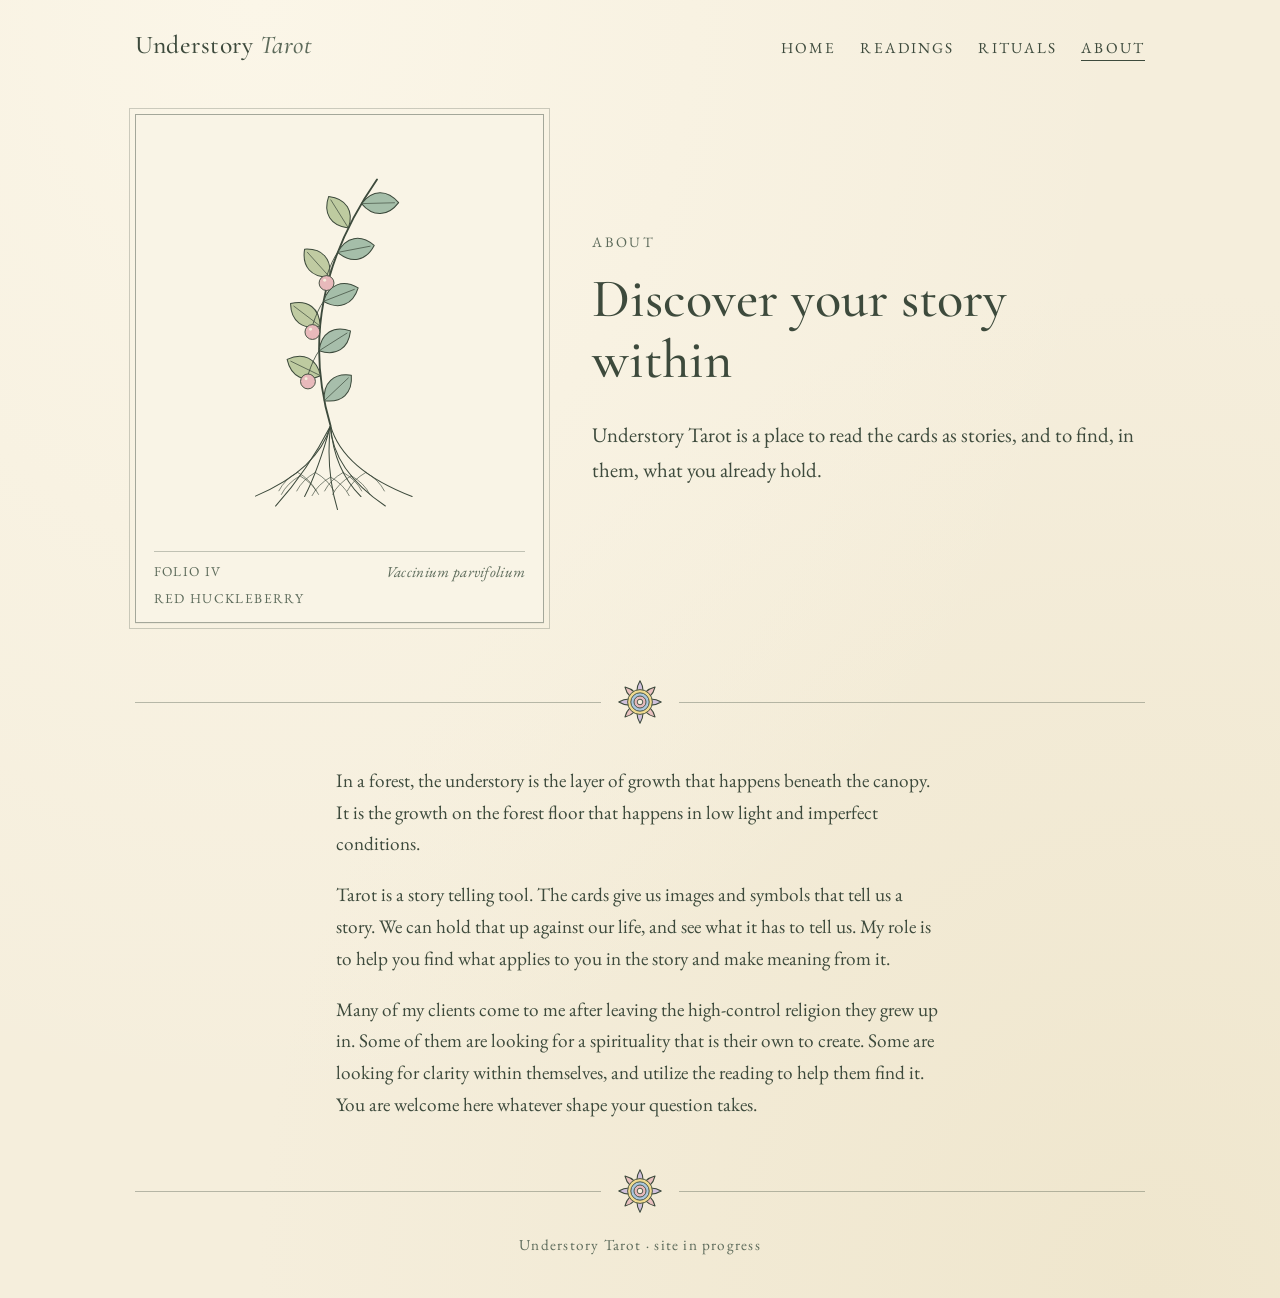
==== commit 218adadc: "Update Tarot description and client welcome message Revised paragraphs to enhance clarity and concis" ====
--- a/about.html
+++ b/about.html
@@ -28,9 +28,8 @@
 <div class="divider" aria-hidden="true"><span class="line"></span><span class="mark"><svg viewBox="0 0 46 46" role="img" aria-label="Concentric circle and petal motif" xmlns="http://www.w3.org/2000/svg"><g transform="translate(23.0 23.0) rotate(0.0)"><path d="M0 0 C4.1 -6.3 4.1 -14.8 0 -21.2 C-4.1 -14.8 -4.1 -6.3 0 0Z" fill="#c9b9dc" fill-opacity="0.85" stroke="#3d4a3c" stroke-width="1.1" stroke-linejoin="round"/></g><g transform="translate(23.0 23.0) rotate(45.0)"><path d="M0 0 C4.1 -6.3 4.1 -14.8 0 -21.2 C-4.1 -14.8 -4.1 -6.3 0 0Z" fill="#e8b9bb" fill-opacity="0.85" stroke="#3d4a3c" stroke-width="1.1" stroke-linejoin="round"/></g><g transform="translate(23.0 23.0) rotate(90.0)"><path d="M0 0 C4.1 -6.3 4.1 -14.8 0 -21.2 C-4.1 -14.8 -4.1 -6.3 0 0Z" fill="#c9b9dc" fill-opacity="0.85" stroke="#3d4a3c" stroke-width="1.1" stroke-linejoin="round"/></g><g transform="translate(23.0 23.0) rotate(135.0)"><path d="M0 0 C4.1 -6.3 4.1 -14.8 0 -21.2 C-4.1 -14.8 -4.1 -6.3 0 0Z" fill="#e8b9bb" fill-opacity="0.85" stroke="#3d4a3c" stroke-width="1.1" stroke-linejoin="round"/></g><g transform="translate(23.0 23.0) rotate(180.0)"><path d="M0 0 C4.1 -6.3 4.1 -14.8 0 -21.2 C-4.1 -14.8 -4.1 -6.3 0 0Z" fill="#c9b9dc" fill-opacity="0.85" stroke="#3d4a3c" stroke-width="1.1" stroke-linejoin="round"/></g><g transform="translate(23.0 23.0) rotate(225.0)"><path d="M0 0 C4.1 -6.3 4.1 -14.8 0 -21.2 C-4.1 -14.8 -4.1 -6.3 0 0Z" fill="#e8b9bb" fill-opacity="0.85" stroke="#3d4a3c" stroke-width="1.1" stroke-linejoin="round"/></g><g transform="translate(23.0 23.0) rotate(270.0)"><path d="M0 0 C4.1 -6.3 4.1 -14.8 0 -21.2 C-4.1 -14.8 -4.1 -6.3 0 0Z" fill="#c9b9dc" fill-opacity="0.85" stroke="#3d4a3c" stroke-width="1.1" stroke-linejoin="round"/></g><g transform="translate(23.0 23.0) rotate(315.0)"><path d="M0 0 C4.1 -6.3 4.1 -14.8 0 -21.2 C-4.1 -14.8 -4.1 -6.3 0 0Z" fill="#e8b9bb" fill-opacity="0.85" stroke="#3d4a3c" stroke-width="1.1" stroke-linejoin="round"/></g><circle cx="23.0" cy="23.0" r="12.4" fill="#efd98f" stroke="#3d4a3c" stroke-width=".9"/><circle cx="23.0" cy="23.0" r="9.2" fill="#aac6dc" stroke="#3d4a3c" stroke-width=".9"/><circle cx="23.0" cy="23.0" r="6.0" fill="#e8b9bb" stroke="#3d4a3c" stroke-width=".9"/><circle cx="23.0" cy="23.0" r="2.8" fill="#f5eedc" stroke="#3d4a3c" stroke-width=".9"/></svg></span><span class="line"></span></div>
 <section class="prose">
   <p>In a forest, the understory is the layer of growth that happens beneath the canopy. It is the growth on the forest floor that happens in low light and imperfect conditions. </p>
-  <p>Tarot is a story telling tool for me. The cards give us images and symbols that tell us a story. We can hold up against our life, and see what it has to tell us. My role is to help you find what applies to you in the story and make meaning of it. </p>
-  <p>Many of my clients come after leaving the high-control religion they grew up in. Some of them are looking for a spirituality that is their own to create and mold. You are welcome here whatever shape your questions take.</p>
-  <p class="note">I discovered Tarot working night shift in the hospital, my interest piqued when my colleague gave me a midnight reading and I've been studying it ever since.</p>
+  <p>Tarot is a story telling tool. The cards give us images and symbols that tell us a story. We can hold that up against our life, and see what it has to tell us. My role is to help you find what applies to you in the story and make meaning from it. </p>
+  <p>Many of my clients come to me after leaving the high-control religion they grew up in. Some of them are looking for a spirituality that is their own to create. Some are looking for clarity within themselves, and utilize the reading to help them find it. You are welcome here whatever shape your question takes.</p>
 </section>
 
 </main>
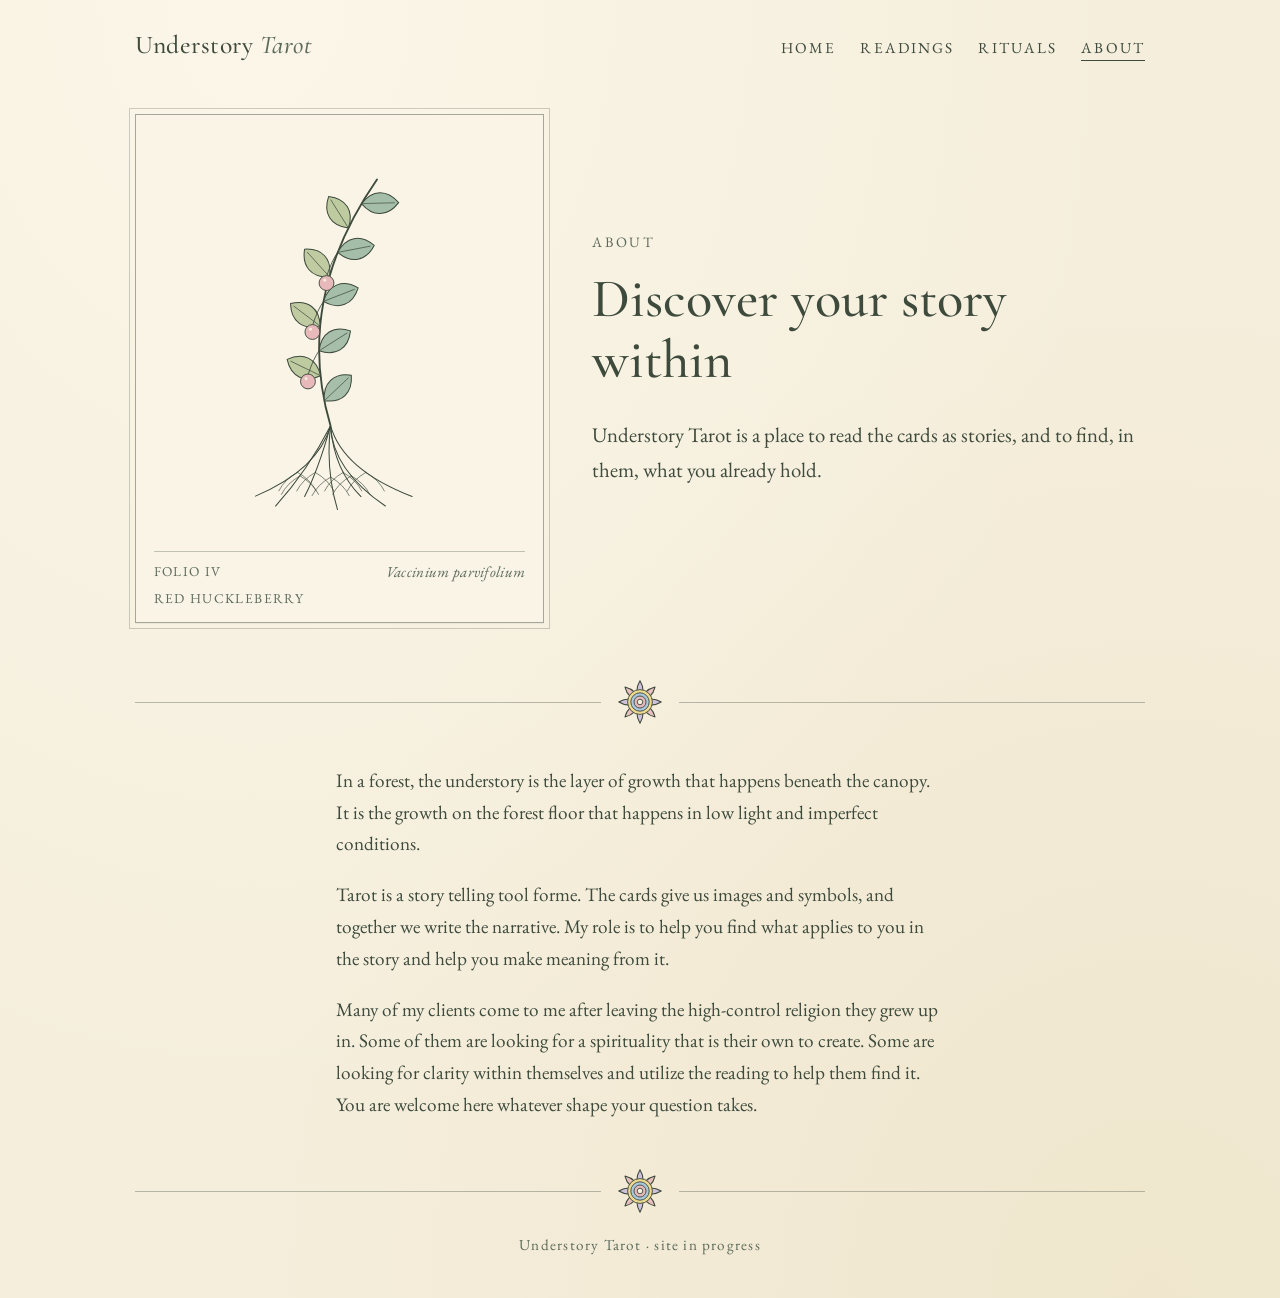
==== commit f64bb6cd: "Revise Tarot description and client narrative Updated paragraphs to clarify the role of Tarot in sto" ====
--- a/about.html
+++ b/about.html
@@ -28,8 +28,8 @@
 <div class="divider" aria-hidden="true"><span class="line"></span><span class="mark"><svg viewBox="0 0 46 46" role="img" aria-label="Concentric circle and petal motif" xmlns="http://www.w3.org/2000/svg"><g transform="translate(23.0 23.0) rotate(0.0)"><path d="M0 0 C4.1 -6.3 4.1 -14.8 0 -21.2 C-4.1 -14.8 -4.1 -6.3 0 0Z" fill="#c9b9dc" fill-opacity="0.85" stroke="#3d4a3c" stroke-width="1.1" stroke-linejoin="round"/></g><g transform="translate(23.0 23.0) rotate(45.0)"><path d="M0 0 C4.1 -6.3 4.1 -14.8 0 -21.2 C-4.1 -14.8 -4.1 -6.3 0 0Z" fill="#e8b9bb" fill-opacity="0.85" stroke="#3d4a3c" stroke-width="1.1" stroke-linejoin="round"/></g><g transform="translate(23.0 23.0) rotate(90.0)"><path d="M0 0 C4.1 -6.3 4.1 -14.8 0 -21.2 C-4.1 -14.8 -4.1 -6.3 0 0Z" fill="#c9b9dc" fill-opacity="0.85" stroke="#3d4a3c" stroke-width="1.1" stroke-linejoin="round"/></g><g transform="translate(23.0 23.0) rotate(135.0)"><path d="M0 0 C4.1 -6.3 4.1 -14.8 0 -21.2 C-4.1 -14.8 -4.1 -6.3 0 0Z" fill="#e8b9bb" fill-opacity="0.85" stroke="#3d4a3c" stroke-width="1.1" stroke-linejoin="round"/></g><g transform="translate(23.0 23.0) rotate(180.0)"><path d="M0 0 C4.1 -6.3 4.1 -14.8 0 -21.2 C-4.1 -14.8 -4.1 -6.3 0 0Z" fill="#c9b9dc" fill-opacity="0.85" stroke="#3d4a3c" stroke-width="1.1" stroke-linejoin="round"/></g><g transform="translate(23.0 23.0) rotate(225.0)"><path d="M0 0 C4.1 -6.3 4.1 -14.8 0 -21.2 C-4.1 -14.8 -4.1 -6.3 0 0Z" fill="#e8b9bb" fill-opacity="0.85" stroke="#3d4a3c" stroke-width="1.1" stroke-linejoin="round"/></g><g transform="translate(23.0 23.0) rotate(270.0)"><path d="M0 0 C4.1 -6.3 4.1 -14.8 0 -21.2 C-4.1 -14.8 -4.1 -6.3 0 0Z" fill="#c9b9dc" fill-opacity="0.85" stroke="#3d4a3c" stroke-width="1.1" stroke-linejoin="round"/></g><g transform="translate(23.0 23.0) rotate(315.0)"><path d="M0 0 C4.1 -6.3 4.1 -14.8 0 -21.2 C-4.1 -14.8 -4.1 -6.3 0 0Z" fill="#e8b9bb" fill-opacity="0.85" stroke="#3d4a3c" stroke-width="1.1" stroke-linejoin="round"/></g><circle cx="23.0" cy="23.0" r="12.4" fill="#efd98f" stroke="#3d4a3c" stroke-width=".9"/><circle cx="23.0" cy="23.0" r="9.2" fill="#aac6dc" stroke="#3d4a3c" stroke-width=".9"/><circle cx="23.0" cy="23.0" r="6.0" fill="#e8b9bb" stroke="#3d4a3c" stroke-width=".9"/><circle cx="23.0" cy="23.0" r="2.8" fill="#f5eedc" stroke="#3d4a3c" stroke-width=".9"/></svg></span><span class="line"></span></div>
 <section class="prose">
   <p>In a forest, the understory is the layer of growth that happens beneath the canopy. It is the growth on the forest floor that happens in low light and imperfect conditions. </p>
-  <p>Tarot is a story telling tool. The cards give us images and symbols that tell us a story. We can hold that up against our life, and see what it has to tell us. My role is to help you find what applies to you in the story and make meaning from it. </p>
-  <p>Many of my clients come to me after leaving the high-control religion they grew up in. Some of them are looking for a spirituality that is their own to create. Some are looking for clarity within themselves, and utilize the reading to help them find it. You are welcome here whatever shape your question takes.</p>
+  <p>Tarot is a story telling tool forme. The cards give us images and symbols, and together we write the narrative. My role is to help you find what applies to you in the story and help you make meaning from it. </p>
+  <p>Many of my clients come to me after leaving the high-control religion they grew up in. Some of them are looking for a spirituality that is their own to create. Some are looking for clarity within themselves and utilize the reading to help them find it. You are welcome here whatever shape your question takes.</p>
 </section>
 
 </main>
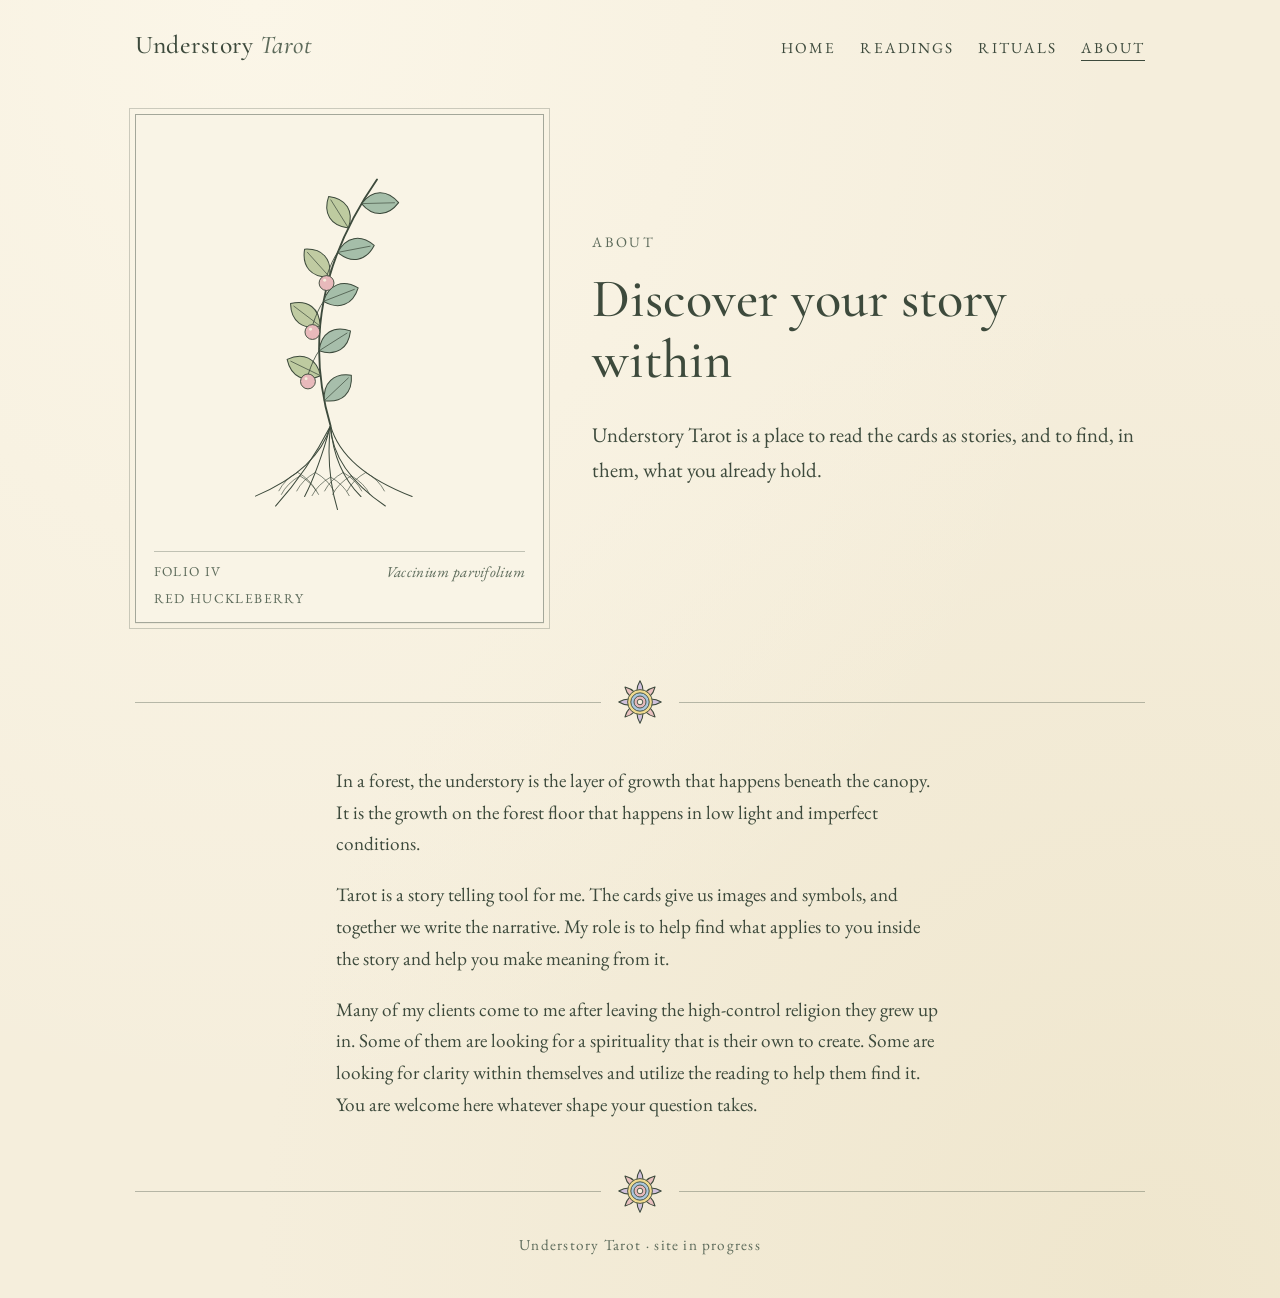
==== commit 3f5edf54: "Fix typo in Tarot description Corrected a typo in the description of Tarot as a storytelling tool." ====
--- a/about.html
+++ b/about.html
@@ -28,7 +28,7 @@
 <div class="divider" aria-hidden="true"><span class="line"></span><span class="mark"><svg viewBox="0 0 46 46" role="img" aria-label="Concentric circle and petal motif" xmlns="http://www.w3.org/2000/svg"><g transform="translate(23.0 23.0) rotate(0.0)"><path d="M0 0 C4.1 -6.3 4.1 -14.8 0 -21.2 C-4.1 -14.8 -4.1 -6.3 0 0Z" fill="#c9b9dc" fill-opacity="0.85" stroke="#3d4a3c" stroke-width="1.1" stroke-linejoin="round"/></g><g transform="translate(23.0 23.0) rotate(45.0)"><path d="M0 0 C4.1 -6.3 4.1 -14.8 0 -21.2 C-4.1 -14.8 -4.1 -6.3 0 0Z" fill="#e8b9bb" fill-opacity="0.85" stroke="#3d4a3c" stroke-width="1.1" stroke-linejoin="round"/></g><g transform="translate(23.0 23.0) rotate(90.0)"><path d="M0 0 C4.1 -6.3 4.1 -14.8 0 -21.2 C-4.1 -14.8 -4.1 -6.3 0 0Z" fill="#c9b9dc" fill-opacity="0.85" stroke="#3d4a3c" stroke-width="1.1" stroke-linejoin="round"/></g><g transform="translate(23.0 23.0) rotate(135.0)"><path d="M0 0 C4.1 -6.3 4.1 -14.8 0 -21.2 C-4.1 -14.8 -4.1 -6.3 0 0Z" fill="#e8b9bb" fill-opacity="0.85" stroke="#3d4a3c" stroke-width="1.1" stroke-linejoin="round"/></g><g transform="translate(23.0 23.0) rotate(180.0)"><path d="M0 0 C4.1 -6.3 4.1 -14.8 0 -21.2 C-4.1 -14.8 -4.1 -6.3 0 0Z" fill="#c9b9dc" fill-opacity="0.85" stroke="#3d4a3c" stroke-width="1.1" stroke-linejoin="round"/></g><g transform="translate(23.0 23.0) rotate(225.0)"><path d="M0 0 C4.1 -6.3 4.1 -14.8 0 -21.2 C-4.1 -14.8 -4.1 -6.3 0 0Z" fill="#e8b9bb" fill-opacity="0.85" stroke="#3d4a3c" stroke-width="1.1" stroke-linejoin="round"/></g><g transform="translate(23.0 23.0) rotate(270.0)"><path d="M0 0 C4.1 -6.3 4.1 -14.8 0 -21.2 C-4.1 -14.8 -4.1 -6.3 0 0Z" fill="#c9b9dc" fill-opacity="0.85" stroke="#3d4a3c" stroke-width="1.1" stroke-linejoin="round"/></g><g transform="translate(23.0 23.0) rotate(315.0)"><path d="M0 0 C4.1 -6.3 4.1 -14.8 0 -21.2 C-4.1 -14.8 -4.1 -6.3 0 0Z" fill="#e8b9bb" fill-opacity="0.85" stroke="#3d4a3c" stroke-width="1.1" stroke-linejoin="round"/></g><circle cx="23.0" cy="23.0" r="12.4" fill="#efd98f" stroke="#3d4a3c" stroke-width=".9"/><circle cx="23.0" cy="23.0" r="9.2" fill="#aac6dc" stroke="#3d4a3c" stroke-width=".9"/><circle cx="23.0" cy="23.0" r="6.0" fill="#e8b9bb" stroke="#3d4a3c" stroke-width=".9"/><circle cx="23.0" cy="23.0" r="2.8" fill="#f5eedc" stroke="#3d4a3c" stroke-width=".9"/></svg></span><span class="line"></span></div>
 <section class="prose">
   <p>In a forest, the understory is the layer of growth that happens beneath the canopy. It is the growth on the forest floor that happens in low light and imperfect conditions. </p>
-  <p>Tarot is a story telling tool forme. The cards give us images and symbols, and together we write the narrative. My role is to help you find what applies to you in the story and help you make meaning from it. </p>
+  <p>Tarot is a story telling tool for me. The cards give us images and symbols, and together we write the narrative. My role is to help find what applies to you inside the story and help you make meaning from it. </p>
   <p>Many of my clients come to me after leaving the high-control religion they grew up in. Some of them are looking for a spirituality that is their own to create. Some are looking for clarity within themselves and utilize the reading to help them find it. You are welcome here whatever shape your question takes.</p>
 </section>
 
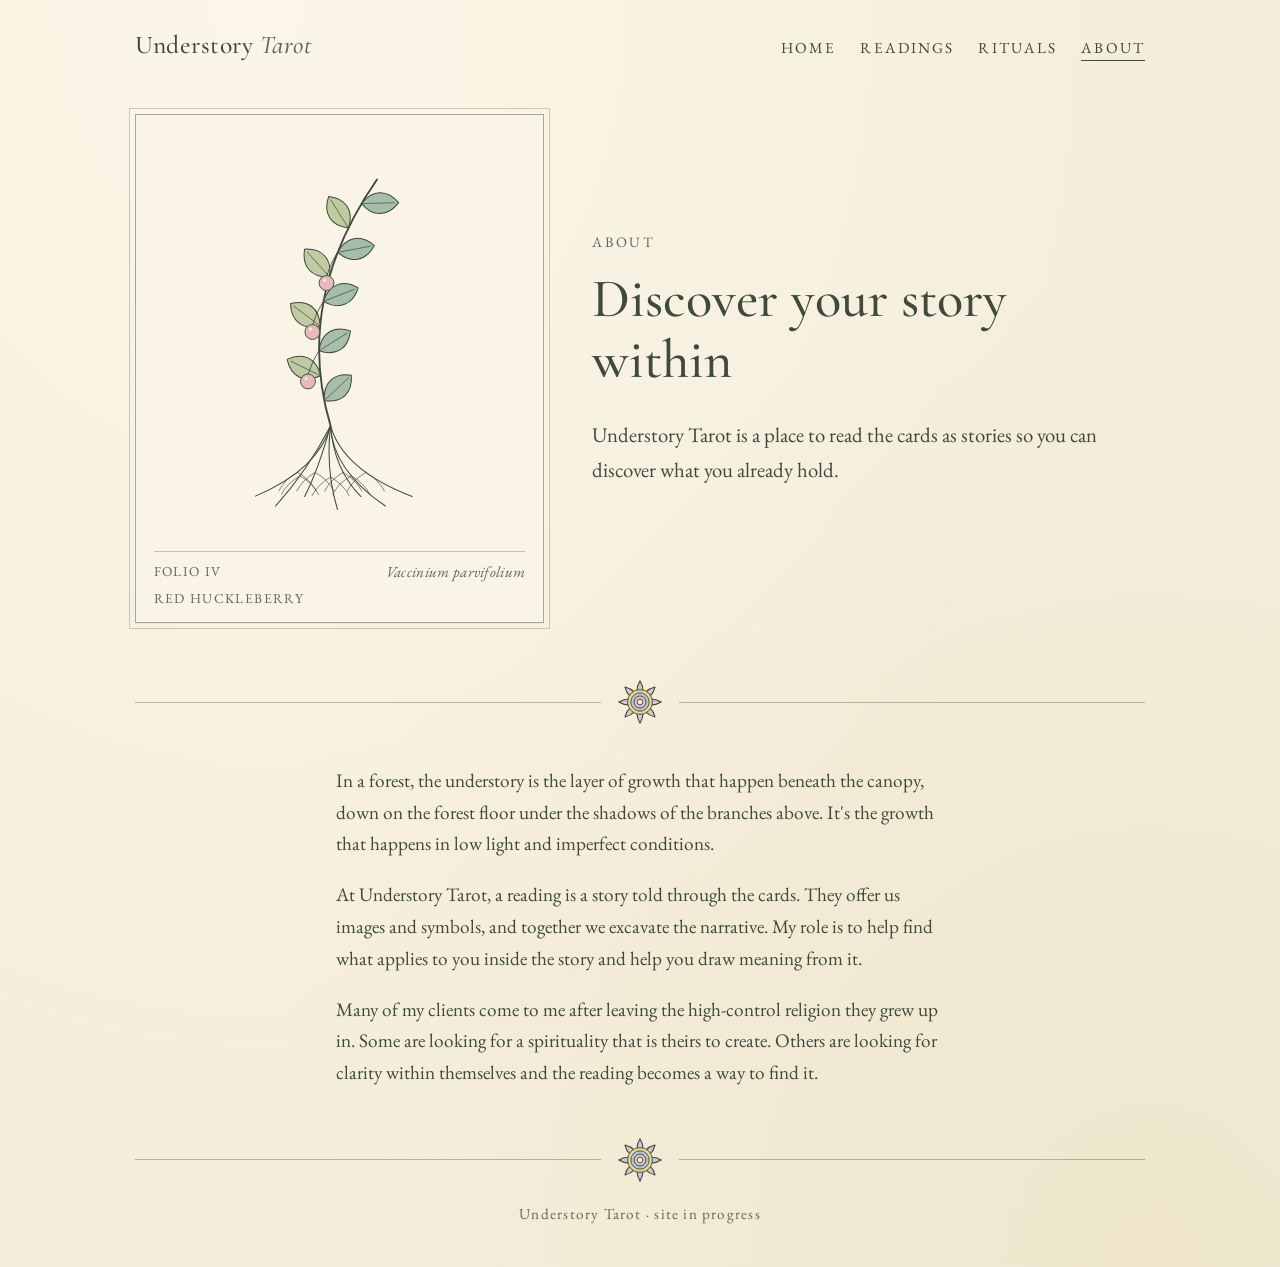
==== commit 36a88a3a: "Revise About section text for clarity and engagement Updated the text to enhance clarity and flow in" ====
--- a/about.html
+++ b/about.html
@@ -22,14 +22,14 @@
     <p class="eyebrow">About</p>
     <h1>Discover your story within</h1>
     <!-- DRAFT COPY: edit freely. Replace or add your own story and name. -->
-    <p class="lead">Understory Tarot is a place to read the cards as stories, and to find, in them, what you already hold.</p>
+    <p class="lead">Understory Tarot is a place to read the cards as stories so you can discover what you already hold.</p>
   </div>
 </section>
 <div class="divider" aria-hidden="true"><span class="line"></span><span class="mark"><svg viewBox="0 0 46 46" role="img" aria-label="Concentric circle and petal motif" xmlns="http://www.w3.org/2000/svg"><g transform="translate(23.0 23.0) rotate(0.0)"><path d="M0 0 C4.1 -6.3 4.1 -14.8 0 -21.2 C-4.1 -14.8 -4.1 -6.3 0 0Z" fill="#c9b9dc" fill-opacity="0.85" stroke="#3d4a3c" stroke-width="1.1" stroke-linejoin="round"/></g><g transform="translate(23.0 23.0) rotate(45.0)"><path d="M0 0 C4.1 -6.3 4.1 -14.8 0 -21.2 C-4.1 -14.8 -4.1 -6.3 0 0Z" fill="#e8b9bb" fill-opacity="0.85" stroke="#3d4a3c" stroke-width="1.1" stroke-linejoin="round"/></g><g transform="translate(23.0 23.0) rotate(90.0)"><path d="M0 0 C4.1 -6.3 4.1 -14.8 0 -21.2 C-4.1 -14.8 -4.1 -6.3 0 0Z" fill="#c9b9dc" fill-opacity="0.85" stroke="#3d4a3c" stroke-width="1.1" stroke-linejoin="round"/></g><g transform="translate(23.0 23.0) rotate(135.0)"><path d="M0 0 C4.1 -6.3 4.1 -14.8 0 -21.2 C-4.1 -14.8 -4.1 -6.3 0 0Z" fill="#e8b9bb" fill-opacity="0.85" stroke="#3d4a3c" stroke-width="1.1" stroke-linejoin="round"/></g><g transform="translate(23.0 23.0) rotate(180.0)"><path d="M0 0 C4.1 -6.3 4.1 -14.8 0 -21.2 C-4.1 -14.8 -4.1 -6.3 0 0Z" fill="#c9b9dc" fill-opacity="0.85" stroke="#3d4a3c" stroke-width="1.1" stroke-linejoin="round"/></g><g transform="translate(23.0 23.0) rotate(225.0)"><path d="M0 0 C4.1 -6.3 4.1 -14.8 0 -21.2 C-4.1 -14.8 -4.1 -6.3 0 0Z" fill="#e8b9bb" fill-opacity="0.85" stroke="#3d4a3c" stroke-width="1.1" stroke-linejoin="round"/></g><g transform="translate(23.0 23.0) rotate(270.0)"><path d="M0 0 C4.1 -6.3 4.1 -14.8 0 -21.2 C-4.1 -14.8 -4.1 -6.3 0 0Z" fill="#c9b9dc" fill-opacity="0.85" stroke="#3d4a3c" stroke-width="1.1" stroke-linejoin="round"/></g><g transform="translate(23.0 23.0) rotate(315.0)"><path d="M0 0 C4.1 -6.3 4.1 -14.8 0 -21.2 C-4.1 -14.8 -4.1 -6.3 0 0Z" fill="#e8b9bb" fill-opacity="0.85" stroke="#3d4a3c" stroke-width="1.1" stroke-linejoin="round"/></g><circle cx="23.0" cy="23.0" r="12.4" fill="#efd98f" stroke="#3d4a3c" stroke-width=".9"/><circle cx="23.0" cy="23.0" r="9.2" fill="#aac6dc" stroke="#3d4a3c" stroke-width=".9"/><circle cx="23.0" cy="23.0" r="6.0" fill="#e8b9bb" stroke="#3d4a3c" stroke-width=".9"/><circle cx="23.0" cy="23.0" r="2.8" fill="#f5eedc" stroke="#3d4a3c" stroke-width=".9"/></svg></span><span class="line"></span></div>
 <section class="prose">
-  <p>In a forest, the understory is the layer of growth that happens beneath the canopy. It is the growth on the forest floor that happens in low light and imperfect conditions. </p>
-  <p>Tarot is a story telling tool for me. The cards give us images and symbols, and together we write the narrative. My role is to help find what applies to you inside the story and help you make meaning from it. </p>
-  <p>Many of my clients come to me after leaving the high-control religion they grew up in. Some of them are looking for a spirituality that is their own to create. Some are looking for clarity within themselves and utilize the reading to help them find it. You are welcome here whatever shape your question takes.</p>
+  <p>In a forest, the understory is the layer of growth that happen beneath the canopy, down on the forest floor under the shadows of the branches above. It's the growth that happens in low light and imperfect conditions. </p>
+  <p>At Understory Tarot, a reading is a story told through the cards. They offer us images and symbols, and together we excavate the narrative. My role is to help find what applies to you inside the story and help you draw meaning from it. </p>
+  <p>Many of my clients come to me after leaving the high-control religion they grew up in. Some are looking for a spirituality that is theirs to create. Others are looking for clarity within themselves and the reading becomes a way to find it. </p>
 </section>
 
 </main>
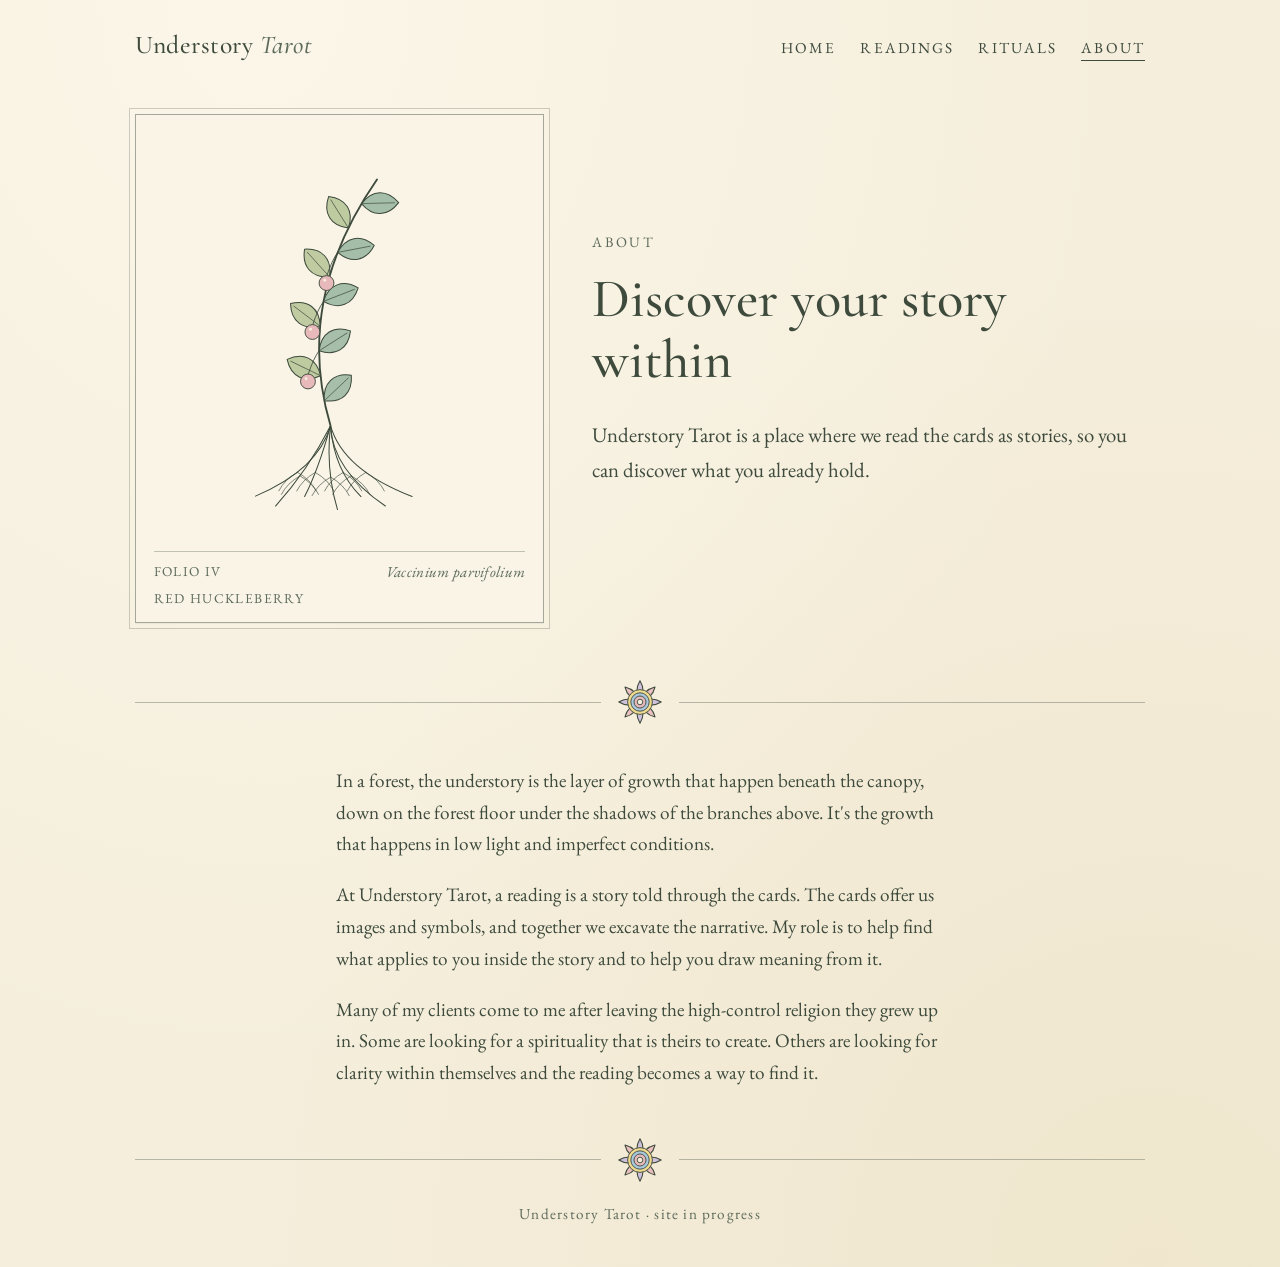
==== commit 54aa358b: "Improve clarity of text in about.html Revised sentences for clarity and flow in the About section." ====
--- a/about.html
+++ b/about.html
@@ -22,13 +22,13 @@
     <p class="eyebrow">About</p>
     <h1>Discover your story within</h1>
     <!-- DRAFT COPY: edit freely. Replace or add your own story and name. -->
-    <p class="lead">Understory Tarot is a place to read the cards as stories so you can discover what you already hold.</p>
+    <p class="lead">Understory Tarot is a place where we read the cards as stories, so you can discover what you already hold.</p>
   </div>
 </section>
 <div class="divider" aria-hidden="true"><span class="line"></span><span class="mark"><svg viewBox="0 0 46 46" role="img" aria-label="Concentric circle and petal motif" xmlns="http://www.w3.org/2000/svg"><g transform="translate(23.0 23.0) rotate(0.0)"><path d="M0 0 C4.1 -6.3 4.1 -14.8 0 -21.2 C-4.1 -14.8 -4.1 -6.3 0 0Z" fill="#c9b9dc" fill-opacity="0.85" stroke="#3d4a3c" stroke-width="1.1" stroke-linejoin="round"/></g><g transform="translate(23.0 23.0) rotate(45.0)"><path d="M0 0 C4.1 -6.3 4.1 -14.8 0 -21.2 C-4.1 -14.8 -4.1 -6.3 0 0Z" fill="#e8b9bb" fill-opacity="0.85" stroke="#3d4a3c" stroke-width="1.1" stroke-linejoin="round"/></g><g transform="translate(23.0 23.0) rotate(90.0)"><path d="M0 0 C4.1 -6.3 4.1 -14.8 0 -21.2 C-4.1 -14.8 -4.1 -6.3 0 0Z" fill="#c9b9dc" fill-opacity="0.85" stroke="#3d4a3c" stroke-width="1.1" stroke-linejoin="round"/></g><g transform="translate(23.0 23.0) rotate(135.0)"><path d="M0 0 C4.1 -6.3 4.1 -14.8 0 -21.2 C-4.1 -14.8 -4.1 -6.3 0 0Z" fill="#e8b9bb" fill-opacity="0.85" stroke="#3d4a3c" stroke-width="1.1" stroke-linejoin="round"/></g><g transform="translate(23.0 23.0) rotate(180.0)"><path d="M0 0 C4.1 -6.3 4.1 -14.8 0 -21.2 C-4.1 -14.8 -4.1 -6.3 0 0Z" fill="#c9b9dc" fill-opacity="0.85" stroke="#3d4a3c" stroke-width="1.1" stroke-linejoin="round"/></g><g transform="translate(23.0 23.0) rotate(225.0)"><path d="M0 0 C4.1 -6.3 4.1 -14.8 0 -21.2 C-4.1 -14.8 -4.1 -6.3 0 0Z" fill="#e8b9bb" fill-opacity="0.85" stroke="#3d4a3c" stroke-width="1.1" stroke-linejoin="round"/></g><g transform="translate(23.0 23.0) rotate(270.0)"><path d="M0 0 C4.1 -6.3 4.1 -14.8 0 -21.2 C-4.1 -14.8 -4.1 -6.3 0 0Z" fill="#c9b9dc" fill-opacity="0.85" stroke="#3d4a3c" stroke-width="1.1" stroke-linejoin="round"/></g><g transform="translate(23.0 23.0) rotate(315.0)"><path d="M0 0 C4.1 -6.3 4.1 -14.8 0 -21.2 C-4.1 -14.8 -4.1 -6.3 0 0Z" fill="#e8b9bb" fill-opacity="0.85" stroke="#3d4a3c" stroke-width="1.1" stroke-linejoin="round"/></g><circle cx="23.0" cy="23.0" r="12.4" fill="#efd98f" stroke="#3d4a3c" stroke-width=".9"/><circle cx="23.0" cy="23.0" r="9.2" fill="#aac6dc" stroke="#3d4a3c" stroke-width=".9"/><circle cx="23.0" cy="23.0" r="6.0" fill="#e8b9bb" stroke="#3d4a3c" stroke-width=".9"/><circle cx="23.0" cy="23.0" r="2.8" fill="#f5eedc" stroke="#3d4a3c" stroke-width=".9"/></svg></span><span class="line"></span></div>
 <section class="prose">
   <p>In a forest, the understory is the layer of growth that happen beneath the canopy, down on the forest floor under the shadows of the branches above. It's the growth that happens in low light and imperfect conditions. </p>
-  <p>At Understory Tarot, a reading is a story told through the cards. They offer us images and symbols, and together we excavate the narrative. My role is to help find what applies to you inside the story and help you draw meaning from it. </p>
+  <p>At Understory Tarot, a reading is a story told through the cards. The cards offer us images and symbols, and together we excavate the narrative. My role is to help find what applies to you inside the story and to help you draw meaning from it. </p>
   <p>Many of my clients come to me after leaving the high-control religion they grew up in. Some are looking for a spirituality that is theirs to create. Others are looking for clarity within themselves and the reading becomes a way to find it. </p>
 </section>
 
